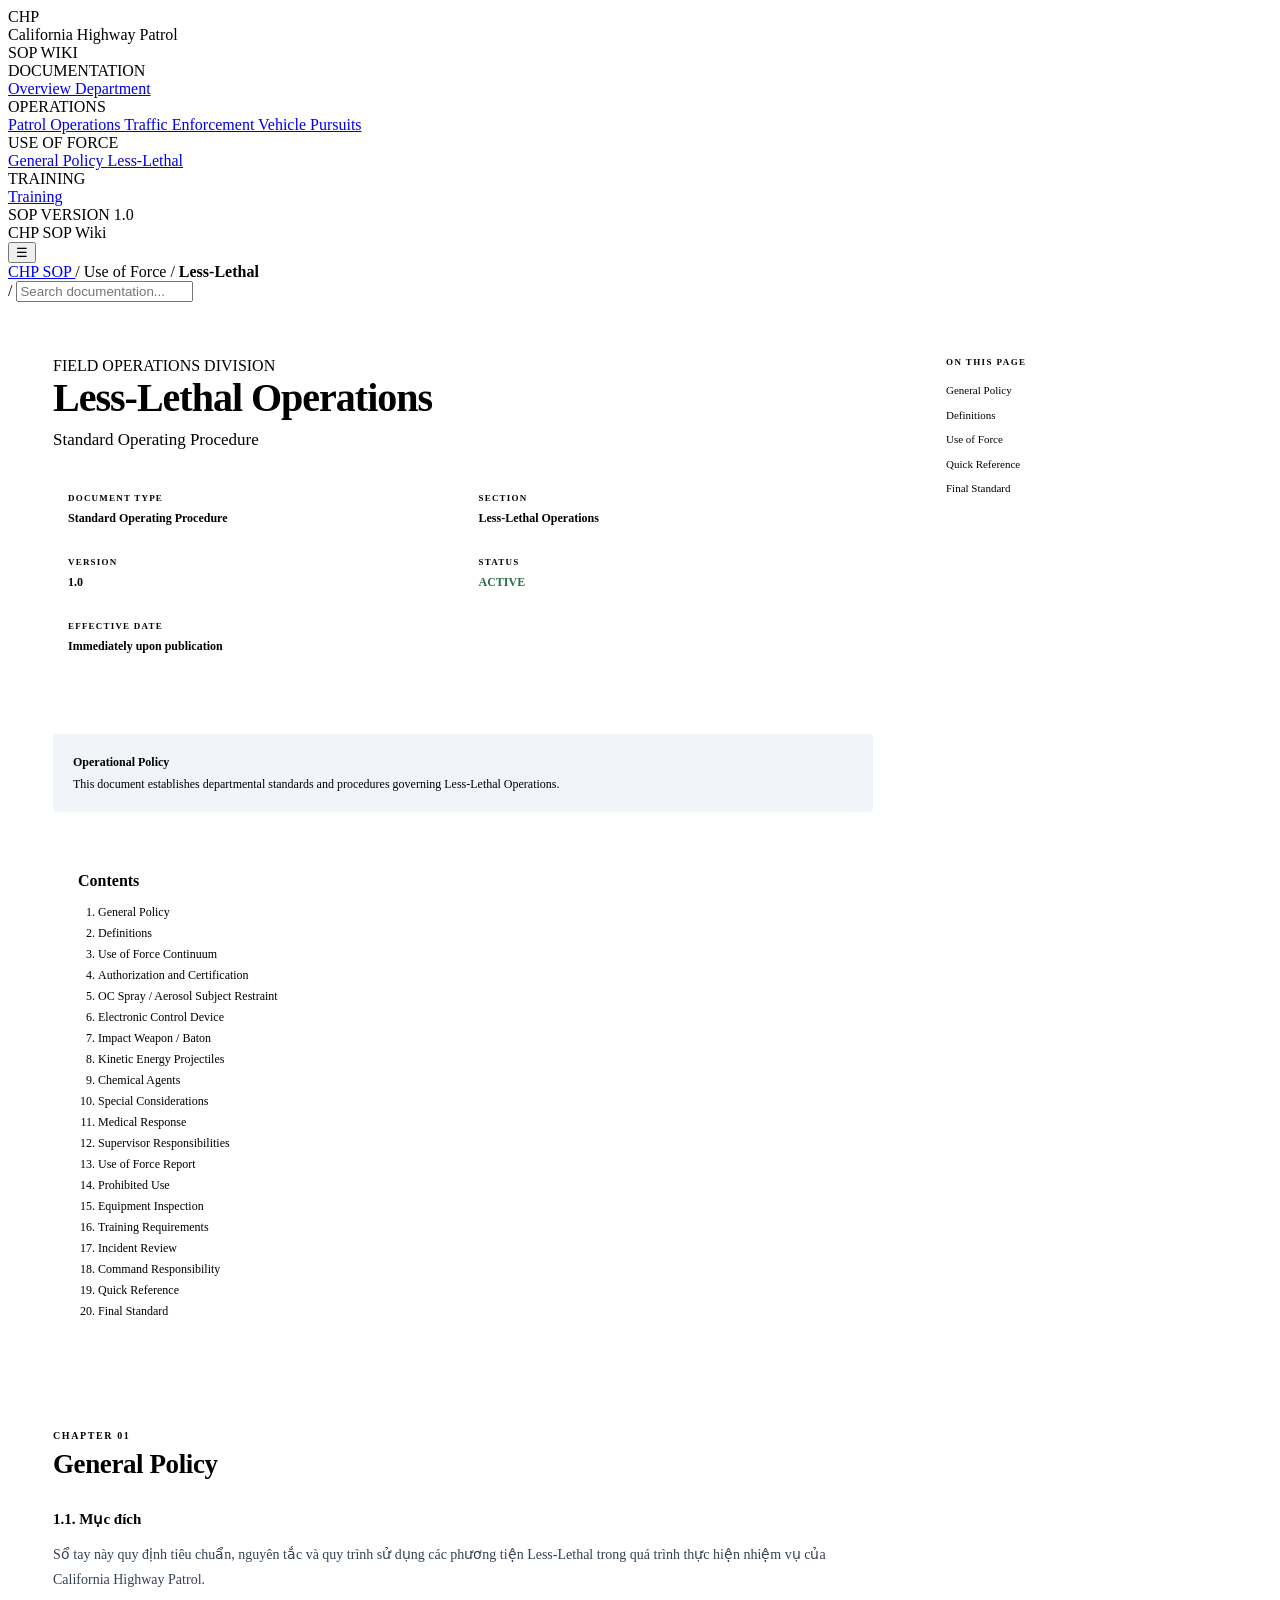
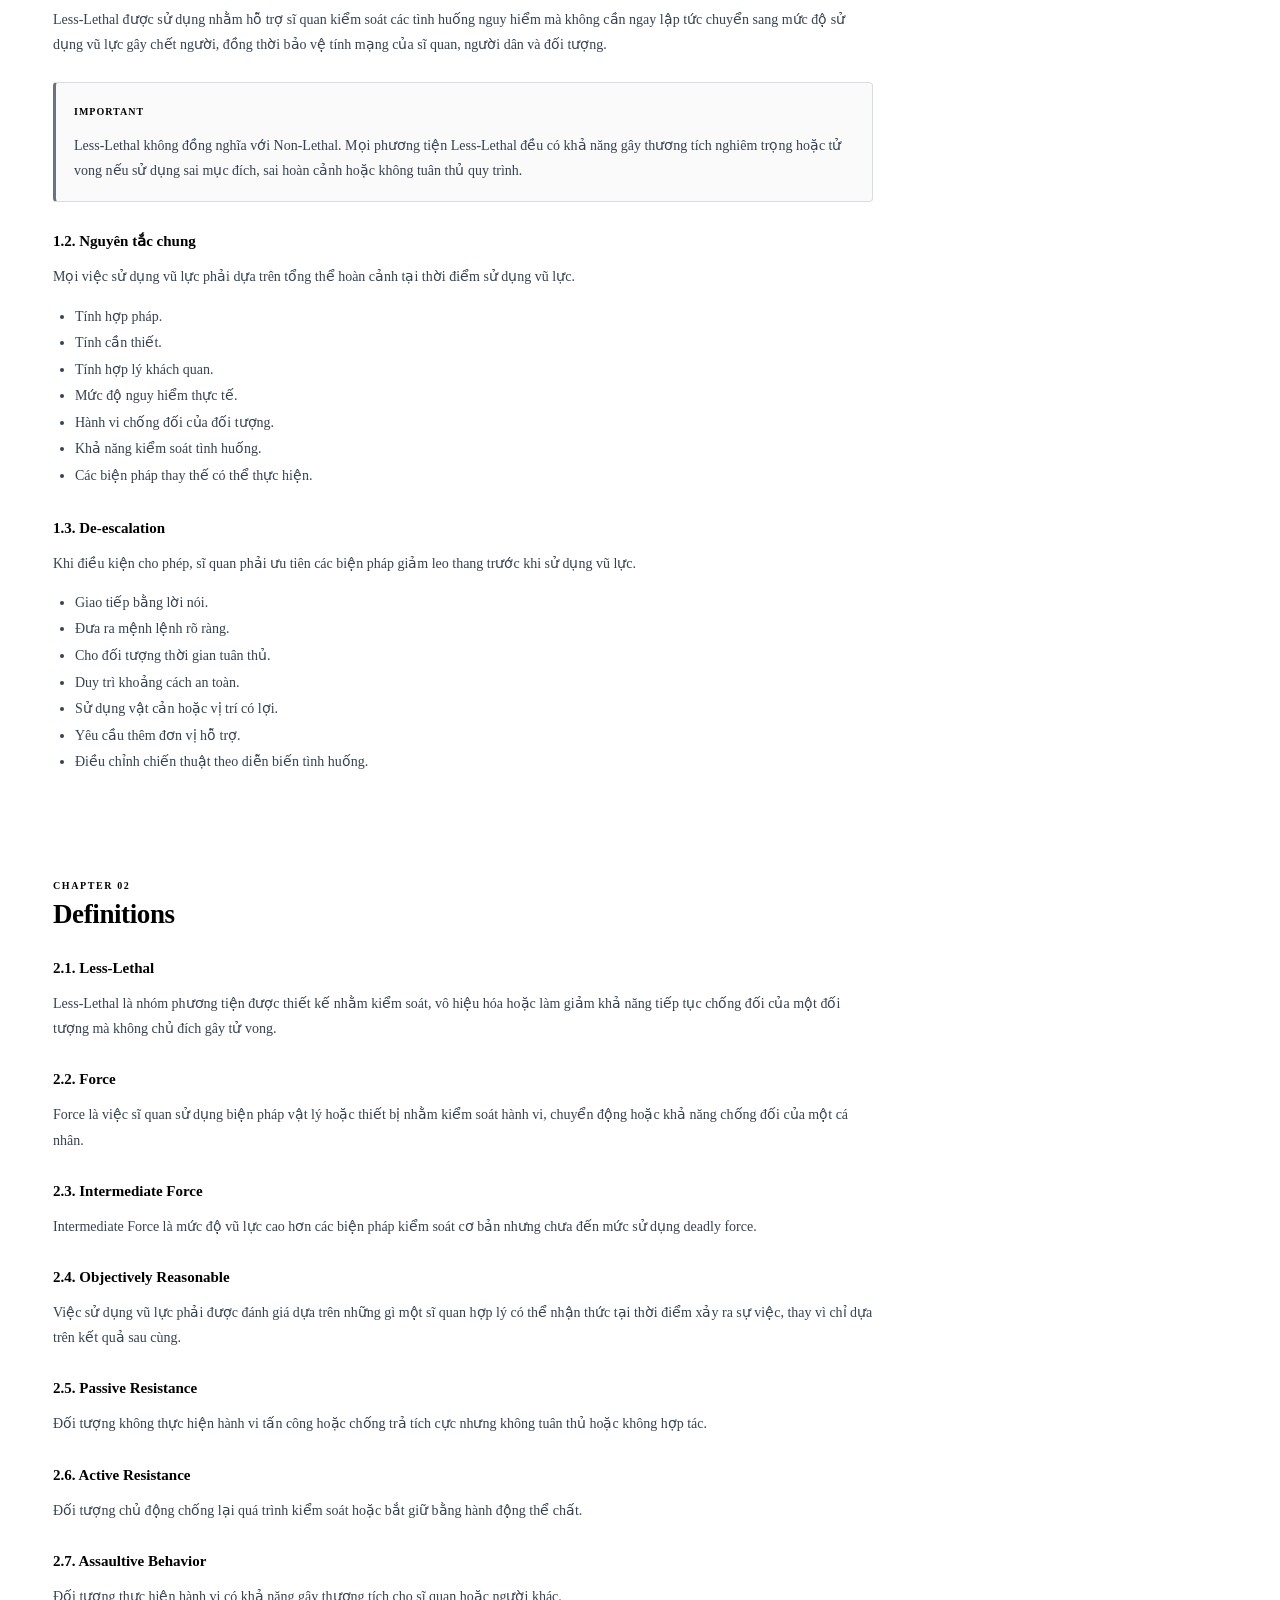
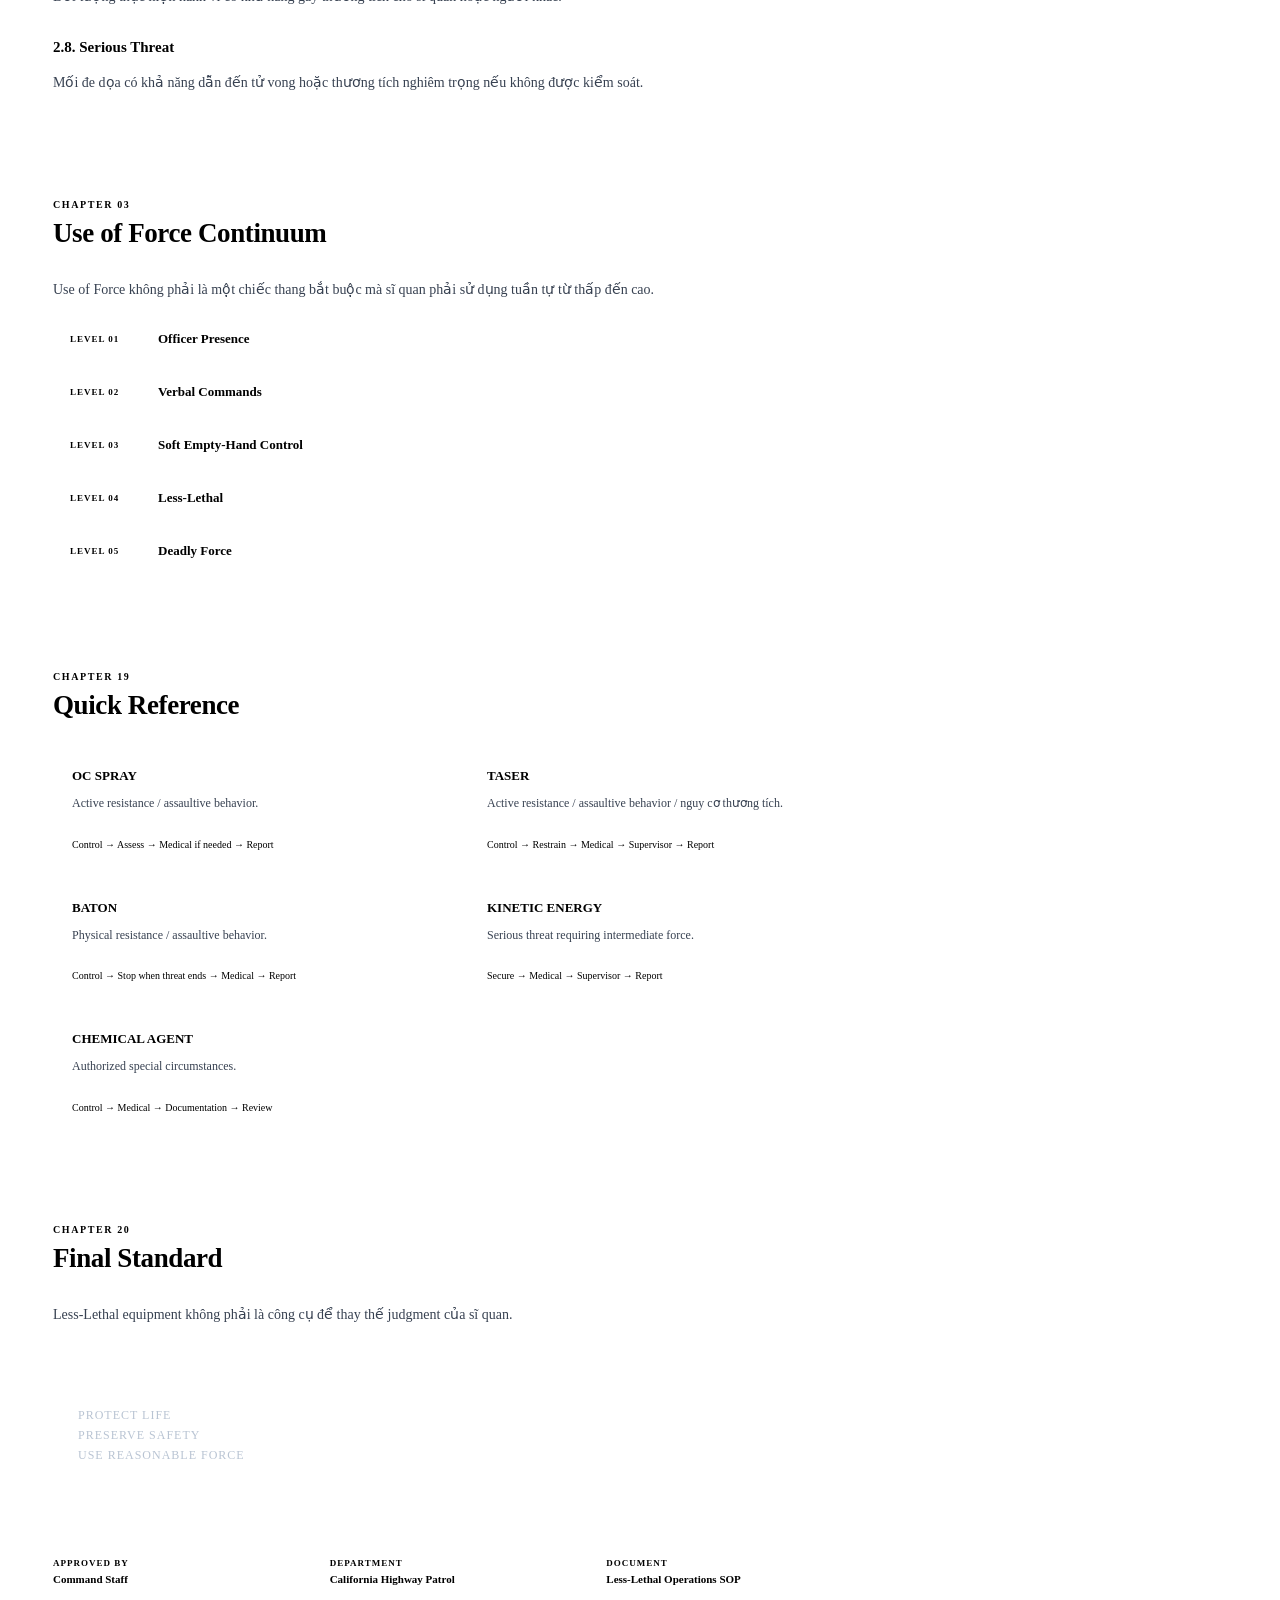
==== pages/less-lethal.html @ 03801191 "Add Less-Lethal Operations SOP" ====
<!DOCTYPE html>
<html lang="en">

<head>

    <meta charset="UTF-8">

    <meta
        name="viewport"
        content="width=device-width, initial-scale=1.0"
    >

    <title>
        Less-Lethal Operations | CHP SOP Wiki
    </title>

    <meta
        name="description"
        content="California Highway Patrol Less-Lethal Operations Standard Operating Procedure"
    >

    <link rel="stylesheet" href="../style.css">

</head>

<body>

<div class="app">

    <!-- SIDEBAR -->

    <aside class="sidebar">

        <div class="sidebar-brand">

            <div class="brand-mark">
                CHP
            </div>

            <div>

                <div class="brand-name">
                    California Highway Patrol
                </div>

                <div class="brand-label">
                    SOP WIKI
                </div>

            </div>

        </div>


        <nav class="navigation">

            <div class="nav-section">

                <div class="nav-label">
                    DOCUMENTATION
                </div>

                <a
                    href="../index.html"
                    class="nav-link"
                >
                    Overview
                </a>

                <a
                    href="department.html"
                    class="nav-link"
                >
                    Department
                </a>

            </div>


            <div class="nav-section">

                <div class="nav-label">
                    OPERATIONS
                </div>

                <a
                    href="patrol.html"
                    class="nav-link"
                >
                    Patrol Operations
                </a>

                <a
                    href="traffic.html"
                    class="nav-link"
                >
                    Traffic Enforcement
                </a>

                <a
                    href="pursuits.html"
                    class="nav-link"
                >
                    Vehicle Pursuits
                </a>

            </div>


            <div class="nav-section">

                <div class="nav-label">
                    USE OF FORCE
                </div>

                <a
                    href="use-of-force.html"
                    class="nav-link"
                >
                    General Policy
                </a>

                <a
                    href="less-lethal.html"
                    class="nav-link active"
                >
                    Less-Lethal
                </a>

            </div>


            <div class="nav-section">

                <div class="nav-label">
                    TRAINING
                </div>

                <a
                    href="training.html"
                    class="nav-link"
                >
                    Training
                </a>

            </div>

        </nav>


        <div class="sidebar-footer">

            <div class="version">
                SOP VERSION 1.0
            </div>

            <div>
                CHP SOP Wiki
            </div>

        </div>

    </aside>


    <!-- MAIN -->

    <main class="main">

        <header class="topbar">

            <button
                class="mobile-menu"
                onclick="toggleSidebar()"
            >
                ☰
            </button>


            <div class="breadcrumbs">

                <a href="../index.html">
                    CHP SOP
                </a>

                <span>/</span>

                <span>
                    Use of Force
                </span>

                <span>/</span>

                <strong>
                    Less-Lethal
                </strong>

            </div>


            <div class="search-wrapper">

                <span class="search-icon">
                    /
                </span>

                <input
                    id="search"
                    type="search"
                    placeholder="Search documentation..."
                >

            </div>

        </header>


        <div class="documentation-layout">


            <!-- DOCUMENT -->

            <article class="document">


                <div class="document-header">

                    <div class="eyebrow">
                        FIELD OPERATIONS DIVISION
                    </div>

                    <h1>
                        Less-Lethal Operations
                    </h1>

                    <p class="document-subtitle">
                        Standard Operating Procedure
                    </p>


                    <div class="document-meta">

                        <div>
                            <span>
                                DOCUMENT TYPE
                            </span>

                            <strong>
                                Standard Operating Procedure
                            </strong>
                        </div>


                        <div>
                            <span>
                                SECTION
                            </span>

                            <strong>
                                Less-Lethal Operations
                            </strong>
                        </div>


                        <div>
                            <span>
                                VERSION
                            </span>

                            <strong>
                                1.0
                            </strong>
                        </div>


                        <div>
                            <span>
                                STATUS
                            </span>

                            <strong class="status-active">
                                ACTIVE
                            </strong>
                        </div>


                        <div>
                            <span>
                                EFFECTIVE DATE
                            </span>

                            <strong>
                                Immediately upon publication
                            </strong>
                        </div>

                    </div>

                </div>


                <div class="policy-notice">

                    <strong>
                        Operational Policy
                    </strong>

                    <p>
                        This document establishes departmental
                        standards and procedures governing
                        Less-Lethal Operations.
                    </p>

                </div>


                <!-- TABLE OF CONTENTS -->

                <section class="toc">

                    <h2>
                        Contents
                    </h2>

                    <ol>

                        <li>
                            <a href="#chapter-1">
                                General Policy
                            </a>
                        </li>

                        <li>
                            <a href="#chapter-2">
                                Definitions
                            </a>
                        </li>

                        <li>
                            <a href="#chapter-3">
                                Use of Force Continuum
                            </a>
                        </li>

                        <li>
                            <a href="#chapter-4">
                                Authorization and Certification
                            </a>
                        </li>

                        <li>
                            <a href="#chapter-5">
                                OC Spray / Aerosol Subject Restraint
                            </a>
                        </li>

                        <li>
                            <a href="#chapter-6">
                                Electronic Control Device
                            </a>
                        </li>

                        <li>
                            <a href="#chapter-7">
                                Impact Weapon / Baton
                            </a>
                        </li>

                        <li>
                            <a href="#chapter-8">
                                Kinetic Energy Projectiles
                            </a>
                        </li>

                        <li>
                            <a href="#chapter-9">
                                Chemical Agents
                            </a>
                        </li>

                        <li>
                            <a href="#chapter-10">
                                Special Considerations
                            </a>
                        </li>

                        <li>
                            <a href="#chapter-11">
                                Medical Response
                            </a>
                        </li>

                        <li>
                            <a href="#chapter-12">
                                Supervisor Responsibilities
                            </a>
                        </li>

                        <li>
                            <a href="#chapter-13">
                                Use of Force Report
                            </a>
                        </li>

                        <li>
                            <a href="#chapter-14">
                                Prohibited Use
                            </a>
                        </li>

                        <li>
                            <a href="#chapter-15">
                                Equipment Inspection
                            </a>
                        </li>

                        <li>
                            <a href="#chapter-16">
                                Training Requirements
                            </a>
                        </li>

                        <li>
                            <a href="#chapter-17">
                                Incident Review
                            </a>
                        </li>

                        <li>
                            <a href="#chapter-18">
                                Command Responsibility
                            </a>
                        </li>

                        <li>
                            <a href="#chapter-19">
                                Quick Reference
                            </a>
                        </li>

                        <li>
                            <a href="#chapter-20">
                                Final Standard
                            </a>
                        </li>

                    </ol>

                </section>


                <!-- CHAPTER 1 -->

                <section
                    class="document-section"
                    id="chapter-1"
                >

                    <div class="chapter-label">
                        CHAPTER 01
                    </div>

                    <h2>
                        General Policy
                    </h2>


                    <h3>
                        1.1. Mục đích
                    </h3>

                    <p>
                        Sổ tay này quy định tiêu chuẩn,
                        nguyên tắc và quy trình sử dụng
                        các phương tiện Less-Lethal trong
                        quá trình thực hiện nhiệm vụ của
                        California Highway Patrol.
                    </p>

                    <p>
                        Less-Lethal được sử dụng nhằm hỗ trợ
                        sĩ quan kiểm soát các tình huống
                        nguy hiểm mà không cần ngay lập tức
                        chuyển sang mức độ sử dụng vũ lực
                        gây chết người, đồng thời bảo vệ
                        tính mạng của sĩ quan, người dân
                        và đối tượng.
                    </p>


                    <div class="warning-box">

                        <strong>
                            IMPORTANT
                        </strong>

                        <p>
                            Less-Lethal không đồng nghĩa với
                            Non-Lethal. Mọi phương tiện
                            Less-Lethal đều có khả năng gây
                            thương tích nghiêm trọng hoặc
                            tử vong nếu sử dụng sai mục đích,
                            sai hoàn cảnh hoặc không tuân thủ
                            quy trình.
                        </p>

                    </div>


                    <h3>
                        1.2. Nguyên tắc chung
                    </h3>

                    <p>
                        Mọi việc sử dụng vũ lực phải dựa trên
                        tổng thể hoàn cảnh tại thời điểm
                        sử dụng vũ lực.
                    </p>

                    <ul>

                        <li>
                            Tính hợp pháp.
                        </li>

                        <li>
                            Tính cần thiết.
                        </li>

                        <li>
                            Tính hợp lý khách quan.
                        </li>

                        <li>
                            Mức độ nguy hiểm thực tế.
                        </li>

                        <li>
                            Hành vi chống đối của đối tượng.
                        </li>

                        <li>
                            Khả năng kiểm soát tình huống.
                        </li>

                        <li>
                            Các biện pháp thay thế có thể
                            thực hiện.
                        </li>

                    </ul>


                    <h3>
                        1.3. De-escalation
                    </h3>

                    <p>
                        Khi điều kiện cho phép, sĩ quan phải
                        ưu tiên các biện pháp giảm leo thang
                        trước khi sử dụng vũ lực.
                    </p>

                    <ul>

                        <li>
                            Giao tiếp bằng lời nói.
                        </li>

                        <li>
                            Đưa ra mệnh lệnh rõ ràng.
                        </li>

                        <li>
                            Cho đối tượng thời gian tuân thủ.
                        </li>

                        <li>
                            Duy trì khoảng cách an toàn.
                        </li>

                        <li>
                            Sử dụng vật cản hoặc vị trí
                            có lợi.
                        </li>

                        <li>
                            Yêu cầu thêm đơn vị hỗ trợ.
                        </li>

                        <li>
                            Điều chỉnh chiến thuật theo
                            diễn biến tình huống.
                        </li>

                    </ul>

                </section>


                <!-- CHAPTER 2 -->

                <section
                    class="document-section"
                    id="chapter-2"
                >

                    <div class="chapter-label">
                        CHAPTER 02
                    </div>

                    <h2>
                        Definitions
                    </h2>


                    <h3>
                        2.1. Less-Lethal
                    </h3>

                    <p>
                        Less-Lethal là nhóm phương tiện được
                        thiết kế nhằm kiểm soát, vô hiệu hóa
                        hoặc làm giảm khả năng tiếp tục chống
                        đối của một đối tượng mà không chủ
                        đích gây tử vong.
                    </p>


                    <h3>
                        2.2. Force
                    </h3>

                    <p>
                        Force là việc sĩ quan sử dụng biện
                        pháp vật lý hoặc thiết bị nhằm kiểm
                        soát hành vi, chuyển động hoặc khả
                        năng chống đối của một cá nhân.
                    </p>


                    <h3>
                        2.3. Intermediate Force
                    </h3>

                    <p>
                        Intermediate Force là mức độ vũ lực
                        cao hơn các biện pháp kiểm soát cơ bản
                        nhưng chưa đến mức sử dụng deadly force.
                    </p>


                    <h3>
                        2.4. Objectively Reasonable
                    </h3>

                    <p>
                        Việc sử dụng vũ lực phải được đánh giá
                        dựa trên những gì một sĩ quan hợp lý
                        có thể nhận thức tại thời điểm xảy ra
                        sự việc, thay vì chỉ dựa trên kết quả
                        sau cùng.
                    </p>


                    <h3>
                        2.5. Passive Resistance
                    </h3>

                    <p>
                        Đối tượng không thực hiện hành vi
                        tấn công hoặc chống trả tích cực nhưng
                        không tuân thủ hoặc không hợp tác.
                    </p>


                    <h3>
                        2.6. Active Resistance
                    </h3>

                    <p>
                        Đối tượng chủ động chống lại quá trình
                        kiểm soát hoặc bắt giữ bằng hành động
                        thể chất.
                    </p>


                    <h3>
                        2.7. Assaultive Behavior
                    </h3>

                    <p>
                        Đối tượng thực hiện hành vi có khả năng
                        gây thương tích cho sĩ quan hoặc người khác.
                    </p>


                    <h3>
                        2.8. Serious Threat
                    </h3>

                    <p>
                        Mối đe dọa có khả năng dẫn đến tử vong
                        hoặc thương tích nghiêm trọng nếu không
                        được kiểm soát.
                    </p>

                </section>


                <!-- CHAPTER 3 -->

                <section
                    class="document-section"
                    id="chapter-3"
                >

                    <div class="chapter-label">
                        CHAPTER 03
                    </div>

                    <h2>
                        Use of Force Continuum
                    </h2>


                    <p>
                        Use of Force không phải là một chiếc
                        thang bắt buộc mà sĩ quan phải sử dụng
                        tuần tự từ thấp đến cao.
                    </p>


                    <div class="force-level">

                        <span>
                            LEVEL 01
                        </span>

                        <strong>
                            Officer Presence
                        </strong>

                    </div>


                    <div class="force-level">

                        <span>
                            LEVEL 02
                        </span>

                        <strong>
                            Verbal Commands
                        </strong>

                    </div>


                    <div class="force-level">

                        <span>
                            LEVEL 03
                        </span>

                        <strong>
                            Soft Empty-Hand Control
                        </strong>

                    </div>


                    <div class="force-level">

                        <span>
                            LEVEL 04
                        </span>

                        <strong>
                            Less-Lethal
                        </strong>

                    </div>


                    <div class="force-level">

                        <span>
                            LEVEL 05
                        </span>

                        <strong>
                            Deadly Force
                        </strong>

                    </div>

                </section>


                <!-- QUICK REFERENCE -->

                <section
                    class="document-section"
                    id="chapter-19"
                >

                    <div class="chapter-label">
                        CHAPTER 19
                    </div>

                    <h2>
                        Quick Reference
                    </h2>


                    <div class="quick-grid">

                        <div class="quick-card">

                            <h3>
                                OC SPRAY
                            </h3>

                            <p>
                                Active resistance /
                                assaultive behavior.
                            </p>

                            <span>
                                Control → Assess →
                                Medical if needed → Report
                            </span>

                        </div>


                        <div class="quick-card">

                            <h3>
                                TASER
                            </h3>

                            <p>
                                Active resistance /
                                assaultive behavior /
                                nguy cơ thương tích.
                            </p>

                            <span>
                                Control → Restrain →
                                Medical → Supervisor → Report
                            </span>

                        </div>


                        <div class="quick-card">

                            <h3>
                                BATON
                            </h3>

                            <p>
                                Physical resistance /
                                assaultive behavior.
                            </p>

                            <span>
                                Control → Stop when threat ends →
                                Medical → Report
                            </span>

                        </div>


                        <div class="quick-card">

                            <h3>
                                KINETIC ENERGY
                            </h3>

                            <p>
                                Serious threat requiring
                                intermediate force.
                            </p>

                            <span>
                                Secure → Medical →
                                Supervisor → Report
                            </span>

                        </div>


                        <div class="quick-card">

                            <h3>
                                CHEMICAL AGENT
                            </h3>

                            <p>
                                Authorized special
                                circumstances.
                            </p>

                            <span>
                                Control → Medical →
                                Documentation → Review
                            </span>

                        </div>

                    </div>

                </section>


                <!-- FINAL STANDARD -->

                <section
                    class="document-section final-standard"
                    id="chapter-20"
                >

                    <div class="chapter-label">
                        CHAPTER 20
                    </div>

                    <h2>
                        Final Standard
                    </h2>

                    <p>
                        Less-Lethal equipment không phải là
                        công cụ để thay thế judgment của
                        sĩ quan.
                    </p>


                    <div class="final-quote">

                        <strong>
                            CONTROL THE THREAT
                        </strong>

                        <span>
                            PROTECT LIFE
                        </span>

                        <span>
                            PRESERVE SAFETY
                        </span>

                        <span>
                            USE REASONABLE FORCE
                        </span>

                    </div>

                </section>


                <!-- APPROVAL -->

                <section class="approval">

                    <div>

                        <span>
                            APPROVED BY
                        </span>

                        <strong>
                            Command Staff
                        </strong>

                    </div>


                    <div>

                        <span>
                            DEPARTMENT
                        </span>

                        <strong>
                            California Highway Patrol
                        </strong>

                    </div>


                    <div>

                        <span>
                            DOCUMENT
                        </span>

                        <strong>
                            Less-Lethal Operations SOP
                        </strong>

                    </div>

                </section>


            </article>


            <!-- RIGHT SIDEBAR -->

            <aside class="document-toc">

                <div class="sticky-toc">

                    <div class="toc-title">
                        ON THIS PAGE
                    </div>

                    <a href="#chapter-1">
                        General Policy
                    </a>

                    <a href="#chapter-2">
                        Definitions
                    </a>

                    <a href="#chapter-3">
                        Use of Force
                    </a>

                    <a href="#chapter-19">
                        Quick Reference
                    </a>

                    <a href="#chapter-20">
                        Final Standard
                    </a>

                </div>

            </aside>

        </div>

    </main>

</div>


<script src="../script.js"></script>

</body>

</html>
---- style.css ----
/* =========================================
   DOCUMENTATION PAGE
========================================= */

.documentation-layout {
    max-width: 1280px;
    margin: 0 auto;

    display: grid;
    grid-template-columns:
        minmax(0, 820px)
        210px;

    gap: 55px;

    padding: 55px 45px;
}


.document {
    min-width: 0;
}


.document-header {
    padding-bottom: 35px;

    border-bottom: 1px solid var(--border);
}


.document-header h1 {
    margin: 0;

    font-size: 40px;

    line-height: 1.15;

    letter-spacing: -1px;
}


.document-subtitle {
    margin: 9px 0 28px;

    color: var(--muted);

    font-size: 17px;
}


.document-meta {
    display: grid;

    grid-template-columns:
        repeat(2, 1fr);

    gap: 1px;

    background: var(--border);

    border: 1px solid var(--border);

    border-radius: 6px;

    overflow: hidden;
}


.document-meta div {
    padding: 15px;

    background: white;
}


.document-meta span {
    display: block;

    margin-bottom: 5px;

    color: var(--muted-2);

    font-size: 9px;

    font-weight: 800;

    letter-spacing: 1.2px;
}


.document-meta strong {
    font-size: 12px;
}


.status-active {
    color: #28704a;
}


.policy-notice {
    margin: 30px 0;

    padding: 18px 20px;

    background: #f1f5f9;

    border-left: 3px solid var(--accent);

    border-radius: 4px;
}


.policy-notice strong {
    font-size: 12px;
}


.policy-notice p {
    margin: 5px 0 0;

    color: var(--muted);

    font-size: 12px;

    line-height: 1.6;
}


/* TABLE OF CONTENTS */

.toc {
    padding: 25px;

    margin: 35px 0;

    background: white;

    border: 1px solid var(--border);

    border-radius: 6px;
}


.toc h2 {
    margin: 0 0 15px;

    font-size: 16px;
}


.toc ol {
    margin: 0;

    padding-left: 20px;
}


.toc li {
    margin: 6px 0;

    color: var(--muted);

    font-size: 12px;
}


.toc a {
    color: var(--muted);

    text-decoration: none;
}


.toc a:hover {
    color: var(--accent);
}


/* DOCUMENT SECTIONS */

.document-section {
    padding: 45px 0;

    border-bottom: 1px solid var(--border);
}


.chapter-label {
    margin-bottom: 8px;

    color: var(--accent);

    font-size: 10px;

    font-weight: 800;

    letter-spacing: 1.6px;
}


.document-section h2 {
    margin: 0 0 28px;

    font-size: 27px;

    letter-spacing: -0.4px;
}


.document-section h3 {
    margin: 30px 0 9px;

    font-size: 15px;
}


.document-section p {
    color: #374151;

    font-size: 14px;

    line-height: 1.8;
}


.document-section ul {
    padding-left: 22px;

    color: #374151;

    font-size: 14px;

    line-height: 1.9;
}


/* WARNING */

.warning-box {
    margin: 25px 0;

    padding: 18px;

    background: #fafafa;

    border: 1px solid #d8dde4;

    border-left: 3px solid #6b7280;

    border-radius: 4px;
}


.warning-box strong {
    font-size: 10px;

    letter-spacing: 1px;
}


.warning-box p {
    margin-bottom: 0;
}


/* FORCE LEVEL */

.force-level {
    display: flex;

    align-items: center;

    gap: 18px;

    padding: 15px 17px;

    margin: 7px 0;

    background: white;

    border: 1px solid var(--border);

    border-radius: 5px;
}


.force-level span {
    width: 70px;

    color: var(--muted-2);

    font-size: 9px;

    font-weight: 800;

    letter-spacing: 1px;
}


.force-level strong {
    font-size: 13px;
}


/* QUICK REFERENCE */

.quick-grid {
    display: grid;

    grid-template-columns:
        repeat(2, 1fr);

    gap: 10px;
}


.quick-card {
    padding: 19px;

    background: white;

    border: 1px solid var(--border);

    border-radius: 6px;
}


.quick-card h3 {
    margin: 0 0 9px;

    font-size: 13px;
}


.quick-card p {
    margin: 0 0 12px;

    font-size: 12px;
}


.quick-card span {
    display: block;

    padding-top: 10px;

    border-top: 1px solid var(--border);

    color: var(--muted);

    font-size: 10px;

    line-height: 1.5;
}


/* FINAL STANDARD */

.final-standard {
    border-bottom: 0;
}


.final-quote {
    display: flex;

    flex-direction: column;

    gap: 5px;

    margin-top: 30px;

    padding: 25px;

    background: var(--navy);

    border-radius: 6px;

    color: white;
}


.final-quote strong {
    font-size: 18px;

    letter-spacing: 1px;
}


.final-quote span {
    color: #b9c4d3;

    font-size: 12px;

    letter-spacing: 1px;
}


/* APPROVAL */

.approval {
    display: grid;

    grid-template-columns:
        repeat(3, 1fr);

    gap: 10px;

    padding: 25px 0;

    border-top: 1px solid var(--border);
}


.approval div {
    display: flex;

    flex-direction: column;

    gap: 5px;
}


.approval span {
    color: var(--muted-2);

    font-size: 9px;

    font-weight: 800;

    letter-spacing: 1px;
}


.approval strong {
    font-size: 11px;
}


/* RIGHT TOC */

.document-toc {
    min-width: 0;
}


.sticky-toc {
    position: sticky;

    top: 100px;

    display: flex;

    flex-direction: column;

    gap: 8px;

    padding-left: 18px;

    border-left: 1px solid var(--border);
}


.toc-title {
    margin-bottom: 7px;

    color: var(--muted-2);

    font-size: 9px;

    font-weight: 800;

    letter-spacing: 1.4px;
}


.sticky-toc a {
    color: var(--muted);

    text-decoration: none;

    font-size: 11px;

    line-height: 1.5;
}


.sticky-toc a:hover {
    color: var(--accent);
}


/* MOBILE */

@media (max-width: 950px) {

    .documentation-layout {
        grid-template-columns: 1fr;

        padding: 40px 25px;
    }


    .document-toc {
        display: none;
    }

}


@media (max-width: 600px) {

    .document-header h1 {
        font-size: 31px;
    }


    .document-meta {
        grid-template-columns: 1fr;
    }


    .quick-grid {
        grid-template-columns: 1fr;
    }


    .approval {
        grid-template-columns: 1fr;
    }

}
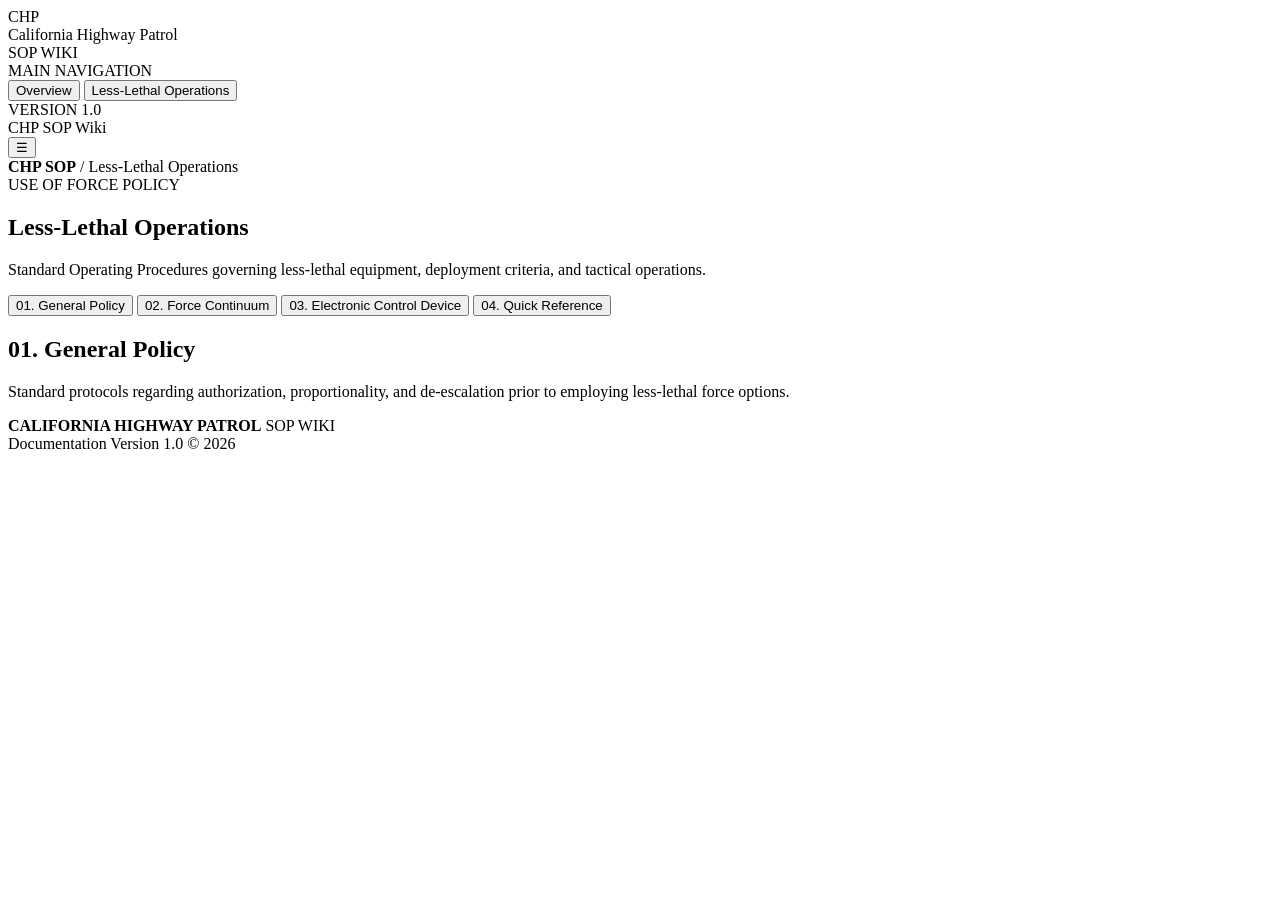
==== commit 20e7688c: "Build CHP SOP Wiki interface" ====
--- a/pages/less-lethal.html
+++ b/pages/less-lethal.html
@@ -2,1056 +2,185 @@
 <html lang="en">
 
 <head>
-
     <meta charset="UTF-8">
-
-    <meta
-        name="viewport"
-        content="width=device-width, initial-scale=1.0"
-    >
-
-    <title>
-        Less-Lethal Operations | CHP SOP Wiki
-    </title>
-
-    <meta
-        name="description"
-        content="California Highway Patrol Less-Lethal Operations Standard Operating Procedure"
-    >
-
-    <link rel="stylesheet" href="../style.css">
-
+    <meta name="viewport" content="width=device-width, initial-scale=1.0">
+    <title>CHP SOP Wiki - Less-Lethal Operations</title>
+    <link rel="stylesheet" href="style.css">
 </head>
 
 <body>
 
 <div class="app">
 
-    <!-- SIDEBAR -->
-
+    <!-- =========================
+         SIDEBAR (MAIN TABS)
+    ========================== -->
     <aside class="sidebar">
 
         <div class="sidebar-brand">
+            <div class="brand-mark">CHP</div>
+            <div class="brand-info">
+                <div class="brand-name">California Highway Patrol</div>
+                <div class="brand-label">SOP WIKI</div>
+            </div>
+        </div>
 
-            <div class="brand-mark">
-                CHP
+        <nav class="navigation">
+            <div class="nav-section">
+                <div class="nav-label">MAIN NAVIGATION</div>
+                
+                <!-- Main Tab Buttons -->
+                <button class="nav-link main-tab-btn" onclick="switchMainTab('overview-tab', this)">
+                    Overview
+                </button>
+                <button class="nav-link main-tab-btn active" onclick="switchMainTab('less-lethal-tab', this)">
+                    Less-Lethal Operations
+                </button>
+            </div>
+        </nav>
+
+        <div class="sidebar-footer">
+            <div class="version">VERSION 1.0</div>
+            <div>CHP SOP Wiki</div>
+        </div>
+
+    </aside>
+
+    <!-- =========================
+         MAIN CONTENT AREA
+    ========================== -->
+    <main class="main">
+
+        <header class="topbar">
+            <button class="mobile-menu" onclick="toggleSidebar()">☰</button>
+            <div class="breadcrumbs">
+                <strong>CHP SOP</strong>
+                <span>/</span>
+                <span id="breadcrumb-current">Less-Lethal Operations</span>
+            </div>
+        </header>
+
+        <!-- =========================================================
+             TAB 1: OVERVIEW (MAIN TAB)
+        ========================================================== -->
+        <div id="overview-tab" class="main-tab-content" style="display: none;">
+            <section class="hero">
+                <div class="hero-eyebrow">CALIFORNIA HIGHWAY PATROL</div>
+                <h1>Standard Operating<br>Procedure Wiki</h1>
+                <p>Centralized documentation for departmental policies and field operations.</p>
+            </section>
+        </div>
+
+        <!-- =========================================================
+             TAB 2: LESS-LETHAL OPERATIONS (MAIN TAB WITH SUB-TABS)
+        ========================================================== -->
+        <div id="less-lethal-tab" class="main-tab-content">
+
+            <section class="hero">
+                <div class="hero-eyebrow">USE OF FORCE POLICY</div>
+                <h1>Less-Lethal Operations</h1>
+                <p>Standard Operating Procedures governing less-lethal equipment, deployment criteria, and tactical operations.</p>
+            </section>
+
+            <!-- SUB-TABS NAVIGATION -->
+            <div class="sub-tab-navigation">
+                <button class="sub-tab-btn active" onclick="switchSubTab('sub-general', this)">
+                    01. General Policy
+                </button>
+                <button class="sub-tab-btn" onclick="switchSubTab('sub-continuum', this)">
+                    02. Force Continuum
+                </button>
+                <button class="sub-tab-btn" onclick="switchSubTab('sub-ecd', this)">
+                    03. Electronic Control Device
+                </button>
+                <button class="sub-tab-btn" onclick="switchSubTab('sub-quickref', this)">
+                    04. Quick Reference
+                </button>
             </div>
 
-            <div>
+            <!-- SUB-TAB CONTENT 1 -->
+            <div id="sub-general" class="sub-tab-content active">
+                <div class="content-panel">
+                    <h2>01. General Policy</h2>
+                    <p>Standard protocols regarding authorization, proportionality, and de-escalation prior to employing less-lethal force options.</p>
+                </div>
+            </div>
 
-                <div class="brand-name">
-                    California Highway Patrol
+            <!-- SUB-TAB CONTENT 2 -->
+            <div id="sub-continuum" class="sub-tab-content" style="display: none;">
+                <div class="content-panel">
+                    <h2>02. Use of Force Continuum</h2>
+                    <p>Detailed matrix defining subject resistance levels and the corresponding authorized response thresholds.</p>
                 </div>
+            </div>
 
-                <div class="brand-label">
-                    SOP WIKI
+            <!-- SUB-TAB CONTENT 3 -->
+            <div id="sub-ecd" class="sub-tab-content" style="display: none;">
+                <div class="content-panel">
+                    <h2>03. Electronic Control Device (ECD)</h2>
+                    <p>Deployment guidelines, target zones, probe placement rules, and mandatory post-deployment medical procedures.</p>
                 </div>
+            </div>
 
+            <!-- SUB-TAB CONTENT 4 -->
+            <div id="sub-quickref" class="sub-tab-content" style="display: none;">
+                <div class="content-panel">
+                    <h2>04. Quick Reference</h2>
+                    <p>Summary checklists, reporting requirements, and supervisor notification protocols for field supervisors.</p>
+                </div>
             </div>
 
         </div>
 
-
-        <nav class="navigation">
-
-            <div class="nav-section">
-
-                <div class="nav-label">
-                    DOCUMENTATION
-                </div>
-
-                <a
-                    href="../index.html"
-                    class="nav-link"
-                >
-                    Overview
-                </a>
-
-                <a
-                    href="department.html"
-                    class="nav-link"
-                >
-                    Department
-                </a>
-
+        <footer class="footer">
+            <div>
+                <strong>CALIFORNIA HIGHWAY PATROL</strong>
+                <span>SOP WIKI</span>
             </div>
-
-
-            <div class="nav-section">
-
-                <div class="nav-label">
-                    OPERATIONS
-                </div>
-
-                <a
-                    href="patrol.html"
-                    class="nav-link"
-                >
-                    Patrol Operations
-                </a>
-
-                <a
-                    href="traffic.html"
-                    class="nav-link"
-                >
-                    Traffic Enforcement
-                </a>
-
-                <a
-                    href="pursuits.html"
-                    class="nav-link"
-                >
-                    Vehicle Pursuits
-                </a>
-
+            <div class="footer-right">
+                <span>Documentation Version 1.0</span>
+                <span>© 2026</span>
             </div>
-
-
-            <div class="nav-section">
-
-                <div class="nav-label">
-                    USE OF FORCE
-                </div>
-
-                <a
-                    href="use-of-force.html"
-                    class="nav-link"
-                >
-                    General Policy
-                </a>
-
-                <a
-                    href="less-lethal.html"
-                    class="nav-link active"
-                >
-                    Less-Lethal
-                </a>
-
-            </div>
-
-
-            <div class="nav-section">
-
-                <div class="nav-label">
-                    TRAINING
-                </div>
-
-                <a
-                    href="training.html"
-                    class="nav-link"
-                >
-                    Training
-                </a>
-
-            </div>
-
-        </nav>
-
-
-        <div class="sidebar-footer">
-
-            <div class="version">
-                SOP VERSION 1.0
-            </div>
-
-            <div>
-                CHP SOP Wiki
-            </div>
-
-        </div>
-
-    </aside>
-
-
-    <!-- MAIN -->
-
-    <main class="main">
-
-        <header class="topbar">
-
-            <button
-                class="mobile-menu"
-                onclick="toggleSidebar()"
-            >
-                ☰
-            </button>
-
-
-            <div class="breadcrumbs">
-
-                <a href="../index.html">
-                    CHP SOP
-                </a>
-
-                <span>/</span>
-
-                <span>
-                    Use of Force
-                </span>
-
-                <span>/</span>
-
-                <strong>
-                    Less-Lethal
-                </strong>
-
-            </div>
-
-
-            <div class="search-wrapper">
-
-                <span class="search-icon">
-                    /
-                </span>
-
-                <input
-                    id="search"
-                    type="search"
-                    placeholder="Search documentation..."
-                >
-
-            </div>
-
-        </header>
-
-
-        <div class="documentation-layout">
-
-
-            <!-- DOCUMENT -->
-
-            <article class="document">
-
-
-                <div class="document-header">
-
-                    <div class="eyebrow">
-                        FIELD OPERATIONS DIVISION
-                    </div>
-
-                    <h1>
-                        Less-Lethal Operations
-                    </h1>
-
-                    <p class="document-subtitle">
-                        Standard Operating Procedure
-                    </p>
-
-
-                    <div class="document-meta">
-
-                        <div>
-                            <span>
-                                DOCUMENT TYPE
-                            </span>
-
-                            <strong>
-                                Standard Operating Procedure
-                            </strong>
-                        </div>
-
-
-                        <div>
-                            <span>
-                                SECTION
-                            </span>
-
-                            <strong>
-                                Less-Lethal Operations
-                            </strong>
-                        </div>
-
-
-                        <div>
-                            <span>
-                                VERSION
-                            </span>
-
-                            <strong>
-                                1.0
-                            </strong>
-                        </div>
-
-
-                        <div>
-                            <span>
-                                STATUS
-                            </span>
-
-                            <strong class="status-active">
-                                ACTIVE
-                            </strong>
-                        </div>
-
-
-                        <div>
-                            <span>
-                                EFFECTIVE DATE
-                            </span>
-
-                            <strong>
-                                Immediately upon publication
-                            </strong>
-                        </div>
-
-                    </div>
-
-                </div>
-
-
-                <div class="policy-notice">
-
-                    <strong>
-                        Operational Policy
-                    </strong>
-
-                    <p>
-                        This document establishes departmental
-                        standards and procedures governing
-                        Less-Lethal Operations.
-                    </p>
-
-                </div>
-
-
-                <!-- TABLE OF CONTENTS -->
-
-                <section class="toc">
-
-                    <h2>
-                        Contents
-                    </h2>
-
-                    <ol>
-
-                        <li>
-                            <a href="#chapter-1">
-                                General Policy
-                            </a>
-                        </li>
-
-                        <li>
-                            <a href="#chapter-2">
-                                Definitions
-                            </a>
-                        </li>
-
-                        <li>
-                            <a href="#chapter-3">
-                                Use of Force Continuum
-                            </a>
-                        </li>
-
-                        <li>
-                            <a href="#chapter-4">
-                                Authorization and Certification
-                            </a>
-                        </li>
-
-                        <li>
-                            <a href="#chapter-5">
-                                OC Spray / Aerosol Subject Restraint
-                            </a>
-                        </li>
-
-                        <li>
-                            <a href="#chapter-6">
-                                Electronic Control Device
-                            </a>
-                        </li>
-
-                        <li>
-                            <a href="#chapter-7">
-                                Impact Weapon / Baton
-                            </a>
-                        </li>
-
-                        <li>
-                            <a href="#chapter-8">
-                                Kinetic Energy Projectiles
-                            </a>
-                        </li>
-
-                        <li>
-                            <a href="#chapter-9">
-                                Chemical Agents
-                            </a>
-                        </li>
-
-                        <li>
-                            <a href="#chapter-10">
-                                Special Considerations
-                            </a>
-                        </li>
-
-                        <li>
-                            <a href="#chapter-11">
-                                Medical Response
-                            </a>
-                        </li>
-
-                        <li>
-                            <a href="#chapter-12">
-                                Supervisor Responsibilities
-                            </a>
-                        </li>
-
-                        <li>
-                            <a href="#chapter-13">
-                                Use of Force Report
-                            </a>
-                        </li>
-
-                        <li>
-                            <a href="#chapter-14">
-                                Prohibited Use
-                            </a>
-                        </li>
-
-                        <li>
-                            <a href="#chapter-15">
-                                Equipment Inspection
-                            </a>
-                        </li>
-
-                        <li>
-                            <a href="#chapter-16">
-                                Training Requirements
-                            </a>
-                        </li>
-
-                        <li>
-                            <a href="#chapter-17">
-                                Incident Review
-                            </a>
-                        </li>
-
-                        <li>
-                            <a href="#chapter-18">
-                                Command Responsibility
-                            </a>
-                        </li>
-
-                        <li>
-                            <a href="#chapter-19">
-                                Quick Reference
-                            </a>
-                        </li>
-
-                        <li>
-                            <a href="#chapter-20">
-                                Final Standard
-                            </a>
-                        </li>
-
-                    </ol>
-
-                </section>
-
-
-                <!-- CHAPTER 1 -->
-
-                <section
-                    class="document-section"
-                    id="chapter-1"
-                >
-
-                    <div class="chapter-label">
-                        CHAPTER 01
-                    </div>
-
-                    <h2>
-                        General Policy
-                    </h2>
-
-
-                    <h3>
-                        1.1. Mục đích
-                    </h3>
-
-                    <p>
-                        Sổ tay này quy định tiêu chuẩn,
-                        nguyên tắc và quy trình sử dụng
-                        các phương tiện Less-Lethal trong
-                        quá trình thực hiện nhiệm vụ của
-                        California Highway Patrol.
-                    </p>
-
-                    <p>
-                        Less-Lethal được sử dụng nhằm hỗ trợ
-                        sĩ quan kiểm soát các tình huống
-                        nguy hiểm mà không cần ngay lập tức
-                        chuyển sang mức độ sử dụng vũ lực
-                        gây chết người, đồng thời bảo vệ
-                        tính mạng của sĩ quan, người dân
-                        và đối tượng.
-                    </p>
-
-
-                    <div class="warning-box">
-
-                        <strong>
-                            IMPORTANT
-                        </strong>
-
-                        <p>
-                            Less-Lethal không đồng nghĩa với
-                            Non-Lethal. Mọi phương tiện
-                            Less-Lethal đều có khả năng gây
-                            thương tích nghiêm trọng hoặc
-                            tử vong nếu sử dụng sai mục đích,
-                            sai hoàn cảnh hoặc không tuân thủ
-                            quy trình.
-                        </p>
-
-                    </div>
-
-
-                    <h3>
-                        1.2. Nguyên tắc chung
-                    </h3>
-
-                    <p>
-                        Mọi việc sử dụng vũ lực phải dựa trên
-                        tổng thể hoàn cảnh tại thời điểm
-                        sử dụng vũ lực.
-                    </p>
-
-                    <ul>
-
-                        <li>
-                            Tính hợp pháp.
-                        </li>
-
-                        <li>
-                            Tính cần thiết.
-                        </li>
-
-                        <li>
-                            Tính hợp lý khách quan.
-                        </li>
-
-                        <li>
-                            Mức độ nguy hiểm thực tế.
-                        </li>
-
-                        <li>
-                            Hành vi chống đối của đối tượng.
-                        </li>
-
-                        <li>
-                            Khả năng kiểm soát tình huống.
-                        </li>
-
-                        <li>
-                            Các biện pháp thay thế có thể
-                            thực hiện.
-                        </li>
-
-                    </ul>
-
-
-                    <h3>
-                        1.3. De-escalation
-                    </h3>
-
-                    <p>
-                        Khi điều kiện cho phép, sĩ quan phải
-                        ưu tiên các biện pháp giảm leo thang
-                        trước khi sử dụng vũ lực.
-                    </p>
-
-                    <ul>
-
-                        <li>
-                            Giao tiếp bằng lời nói.
-                        </li>
-
-                        <li>
-                            Đưa ra mệnh lệnh rõ ràng.
-                        </li>
-
-                        <li>
-                            Cho đối tượng thời gian tuân thủ.
-                        </li>
-
-                        <li>
-                            Duy trì khoảng cách an toàn.
-                        </li>
-
-                        <li>
-                            Sử dụng vật cản hoặc vị trí
-                            có lợi.
-                        </li>
-
-                        <li>
-                            Yêu cầu thêm đơn vị hỗ trợ.
-                        </li>
-
-                        <li>
-                            Điều chỉnh chiến thuật theo
-                            diễn biến tình huống.
-                        </li>
-
-                    </ul>
-
-                </section>
-
-
-                <!-- CHAPTER 2 -->
-
-                <section
-                    class="document-section"
-                    id="chapter-2"
-                >
-
-                    <div class="chapter-label">
-                        CHAPTER 02
-                    </div>
-
-                    <h2>
-                        Definitions
-                    </h2>
-
-
-                    <h3>
-                        2.1. Less-Lethal
-                    </h3>
-
-                    <p>
-                        Less-Lethal là nhóm phương tiện được
-                        thiết kế nhằm kiểm soát, vô hiệu hóa
-                        hoặc làm giảm khả năng tiếp tục chống
-                        đối của một đối tượng mà không chủ
-                        đích gây tử vong.
-                    </p>
-
-
-                    <h3>
-                        2.2. Force
-                    </h3>
-
-                    <p>
-                        Force là việc sĩ quan sử dụng biện
-                        pháp vật lý hoặc thiết bị nhằm kiểm
-                        soát hành vi, chuyển động hoặc khả
-                        năng chống đối của một cá nhân.
-                    </p>
-
-
-                    <h3>
-                        2.3. Intermediate Force
-                    </h3>
-
-                    <p>
-                        Intermediate Force là mức độ vũ lực
-                        cao hơn các biện pháp kiểm soát cơ bản
-                        nhưng chưa đến mức sử dụng deadly force.
-                    </p>
-
-
-                    <h3>
-                        2.4. Objectively Reasonable
-                    </h3>
-
-                    <p>
-                        Việc sử dụng vũ lực phải được đánh giá
-                        dựa trên những gì một sĩ quan hợp lý
-                        có thể nhận thức tại thời điểm xảy ra
-                        sự việc, thay vì chỉ dựa trên kết quả
-                        sau cùng.
-                    </p>
-
-
-                    <h3>
-                        2.5. Passive Resistance
-                    </h3>
-
-                    <p>
-                        Đối tượng không thực hiện hành vi
-                        tấn công hoặc chống trả tích cực nhưng
-                        không tuân thủ hoặc không hợp tác.
-                    </p>
-
-
-                    <h3>
-                        2.6. Active Resistance
-                    </h3>
-
-                    <p>
-                        Đối tượng chủ động chống lại quá trình
-                        kiểm soát hoặc bắt giữ bằng hành động
-                        thể chất.
-                    </p>
-
-
-                    <h3>
-                        2.7. Assaultive Behavior
-                    </h3>
-
-                    <p>
-                        Đối tượng thực hiện hành vi có khả năng
-                        gây thương tích cho sĩ quan hoặc người khác.
-                    </p>
-
-
-                    <h3>
-                        2.8. Serious Threat
-                    </h3>
-
-                    <p>
-                        Mối đe dọa có khả năng dẫn đến tử vong
-                        hoặc thương tích nghiêm trọng nếu không
-                        được kiểm soát.
-                    </p>
-
-                </section>
-
-
-                <!-- CHAPTER 3 -->
-
-                <section
-                    class="document-section"
-                    id="chapter-3"
-                >
-
-                    <div class="chapter-label">
-                        CHAPTER 03
-                    </div>
-
-                    <h2>
-                        Use of Force Continuum
-                    </h2>
-
-
-                    <p>
-                        Use of Force không phải là một chiếc
-                        thang bắt buộc mà sĩ quan phải sử dụng
-                        tuần tự từ thấp đến cao.
-                    </p>
-
-
-                    <div class="force-level">
-
-                        <span>
-                            LEVEL 01
-                        </span>
-
-                        <strong>
-                            Officer Presence
-                        </strong>
-
-                    </div>
-
-
-                    <div class="force-level">
-
-                        <span>
-                            LEVEL 02
-                        </span>
-
-                        <strong>
-                            Verbal Commands
-                        </strong>
-
-                    </div>
-
-
-                    <div class="force-level">
-
-                        <span>
-                            LEVEL 03
-                        </span>
-
-                        <strong>
-                            Soft Empty-Hand Control
-                        </strong>
-
-                    </div>
-
-
-                    <div class="force-level">
-
-                        <span>
-                            LEVEL 04
-                        </span>
-
-                        <strong>
-                            Less-Lethal
-                        </strong>
-
-                    </div>
-
-
-                    <div class="force-level">
-
-                        <span>
-                            LEVEL 05
-                        </span>
-
-                        <strong>
-                            Deadly Force
-                        </strong>
-
-                    </div>
-
-                </section>
-
-
-                <!-- QUICK REFERENCE -->
-
-                <section
-                    class="document-section"
-                    id="chapter-19"
-                >
-
-                    <div class="chapter-label">
-                        CHAPTER 19
-                    </div>
-
-                    <h2>
-                        Quick Reference
-                    </h2>
-
-
-                    <div class="quick-grid">
-
-                        <div class="quick-card">
-
-                            <h3>
-                                OC SPRAY
-                            </h3>
-
-                            <p>
-                                Active resistance /
-                                assaultive behavior.
-                            </p>
-
-                            <span>
-                                Control → Assess →
-                                Medical if needed → Report
-                            </span>
-
-                        </div>
-
-
-                        <div class="quick-card">
-
-                            <h3>
-                                TASER
-                            </h3>
-
-                            <p>
-                                Active resistance /
-                                assaultive behavior /
-                                nguy cơ thương tích.
-                            </p>
-
-                            <span>
-                                Control → Restrain →
-                                Medical → Supervisor → Report
-                            </span>
-
-                        </div>
-
-
-                        <div class="quick-card">
-
-                            <h3>
-                                BATON
-                            </h3>
-
-                            <p>
-                                Physical resistance /
-                                assaultive behavior.
-                            </p>
-
-                            <span>
-                                Control → Stop when threat ends →
-                                Medical → Report
-                            </span>
-
-                        </div>
-
-
-                        <div class="quick-card">
-
-                            <h3>
-                                KINETIC ENERGY
-                            </h3>
-
-                            <p>
-                                Serious threat requiring
-                                intermediate force.
-                            </p>
-
-                            <span>
-                                Secure → Medical →
-                                Supervisor → Report
-                            </span>
-
-                        </div>
-
-
-                        <div class="quick-card">
-
-                            <h3>
-                                CHEMICAL AGENT
-                            </h3>
-
-                            <p>
-                                Authorized special
-                                circumstances.
-                            </p>
-
-                            <span>
-                                Control → Medical →
-                                Documentation → Review
-                            </span>
-
-                        </div>
-
-                    </div>
-
-                </section>
-
-
-                <!-- FINAL STANDARD -->
-
-                <section
-                    class="document-section final-standard"
-                    id="chapter-20"
-                >
-
-                    <div class="chapter-label">
-                        CHAPTER 20
-                    </div>
-
-                    <h2>
-                        Final Standard
-                    </h2>
-
-                    <p>
-                        Less-Lethal equipment không phải là
-                        công cụ để thay thế judgment của
-                        sĩ quan.
-                    </p>
-
-
-                    <div class="final-quote">
-
-                        <strong>
-                            CONTROL THE THREAT
-                        </strong>
-
-                        <span>
-                            PROTECT LIFE
-                        </span>
-
-                        <span>
-                            PRESERVE SAFETY
-                        </span>
-
-                        <span>
-                            USE REASONABLE FORCE
-                        </span>
-
-                    </div>
-
-                </section>
-
-
-                <!-- APPROVAL -->
-
-                <section class="approval">
-
-                    <div>
-
-                        <span>
-                            APPROVED BY
-                        </span>
-
-                        <strong>
-                            Command Staff
-                        </strong>
-
-                    </div>
-
-
-                    <div>
-
-                        <span>
-                            DEPARTMENT
-                        </span>
-
-                        <strong>
-                            California Highway Patrol
-                        </strong>
-
-                    </div>
-
-
-                    <div>
-
-                        <span>
-                            DOCUMENT
-                        </span>
-
-                        <strong>
-                            Less-Lethal Operations SOP
-                        </strong>
-
-                    </div>
-
-                </section>
-
-
-            </article>
-
-
-            <!-- RIGHT SIDEBAR -->
-
-            <aside class="document-toc">
-
-                <div class="sticky-toc">
-
-                    <div class="toc-title">
-                        ON THIS PAGE
-                    </div>
-
-                    <a href="#chapter-1">
-                        General Policy
-                    </a>
-
-                    <a href="#chapter-2">
-                        Definitions
-                    </a>
-
-                    <a href="#chapter-3">
-                        Use of Force
-                    </a>
-
-                    <a href="#chapter-19">
-                        Quick Reference
-                    </a>
-
-                    <a href="#chapter-20">
-                        Final Standard
-                    </a>
-
-                </div>
-
-            </aside>
-
-        </div>
+        </footer>
 
     </main>
 
 </div>
 
+<!-- JavaScript cho chuyển đổi Tab -->
+<script>
+    // Chuyển đổi Tab Chính (Main Tabs)
+    function switchMainTab(tabId, element) {
+        document.querySelectorAll('.main-tab-content').forEach(tab => {
+            tab.style.display = 'none';
+        });
+        document.querySelectorAll('.main-tab-btn').forEach(btn => {
+            btn.classList.remove('active');
+        });
 
-<script src="../script.js"></script>
+        document.getElementById(tabId).style.display = 'block';
+        element.classList.add('active');
+
+        // Cập nhật Breadcrumb
+        document.getElementById('breadcrumb-current').innerText = element.innerText.trim();
+    }
+
+    // Chuyển đổi Tab Con (Sub Tabs)
+    function switchSubTab(subTabId, element) {
+        document.querySelectorAll('.sub-tab-content').forEach(content => {
+            content.style.display = 'none';
+            content.classList.remove('active');
+        });
+        document.querySelectorAll('.sub-tab-btn').forEach(btn => {
+            btn.classList.remove('active');
+        });
+
+        const activeSubContent = document.getElementById(subTabId);
+        activeSubContent.style.display = 'block';
+        activeSubContent.classList.add('active');
+        element.classList.add('active');
+    }
+</script>
 
 </body>
-
 </html>
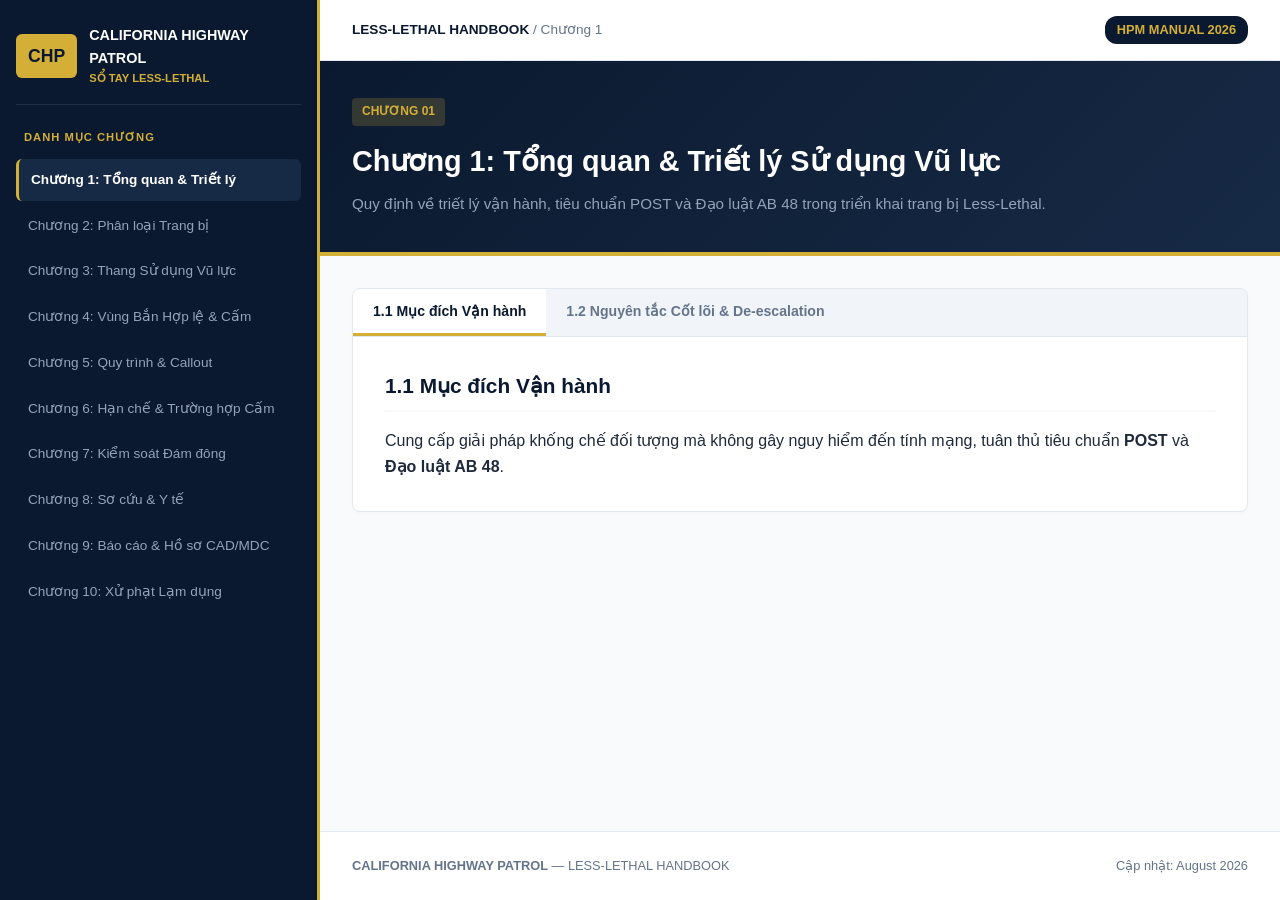
==== commit d7897ed8: "Build CHP SOP Wiki interface" ====
--- a/pages/less-lethal.html
+++ b/pages/less-lethal.html
@@ -1,186 +1,641 @@
 <!DOCTYPE html>
-<html lang="en">
-
+<html lang="vi">
 <head>
     <meta charset="UTF-8">
     <meta name="viewport" content="width=device-width, initial-scale=1.0">
-    <title>CHP SOP Wiki - Less-Lethal Operations</title>
-    <link rel="stylesheet" href="style.css">
+    <title>CHP Handbook - Less-Lethal Operations</title>
+    <style>
+        :root {
+            --chp-navy: #0a192f;
+            --chp-navy-light: #172a45;
+            --chp-gold: #d4af37;
+            --bg-gray: #f8fafc;
+            --text-main: #1e293b;
+            --text-muted: #64748b;
+            --border-color: #e2e8f0;
+            --danger-color: #ef4444;
+            --success-color: #10b981;
+        }
+
+        * { box-sizing: border-box; margin: 0; padding: 0; }
+
+        body {
+            font-family: -apple-system, BlinkMacSystemFont, "Segoe UI", Roboto, Helvetica, Arial, sans-serif;
+            background-color: var(--bg-gray);
+            color: var(--text-main);
+            line-height: 1.6;
+            display: flex;
+            min-height: 100vh;
+        }
+
+        .app-container { display: flex; width: 100%; }
+
+        /* SIDEBAR NAVIGATION */
+        .sidebar {
+            width: 320px;
+            background-color: var(--chp-navy);
+            color: white;
+            padding: 24px 16px;
+            flex-shrink: 0;
+            display: flex;
+            flex-direction: column;
+            border-right: 3px solid var(--chp-gold);
+            height: 100vh;
+            position: sticky;
+            top: 0;
+            overflow-y: auto;
+        }
+
+        .brand {
+            display: flex;
+            align-items: center;
+            gap: 12px;
+            margin-bottom: 24px;
+            padding-bottom: 16px;
+            border-bottom: 1px solid rgba(255,255,255,0.1);
+        }
+
+        .brand-badge {
+            background: var(--chp-gold);
+            color: var(--chp-navy);
+            font-weight: 900;
+            padding: 8px 12px;
+            border-radius: 6px;
+            font-size: 1.1rem;
+        }
+
+        .brand-text h2 { font-size: 0.9rem; color: #ffffff; }
+        .brand-text p { font-size: 0.7rem; color: var(--chp-gold); font-weight: 600; }
+
+        .nav-label {
+            font-size: 0.7rem;
+            text-transform: uppercase;
+            letter-spacing: 1px;
+            color: var(--chp-gold);
+            margin-bottom: 12px;
+            font-weight: 700;
+            padding-left: 8px;
+        }
+
+        .nav-item {
+            display: block;
+            padding: 10px 12px;
+            color: #94a3b8;
+            text-decoration: none;
+            border-radius: 6px;
+            font-size: 0.85rem;
+            font-weight: 500;
+            margin-bottom: 4px;
+            transition: all 0.2s;
+            cursor: pointer;
+            white-space: nowrap;
+            overflow: hidden;
+            text-overflow: ellipsis;
+        }
+
+        .nav-item:hover, .nav-item.active {
+            background-color: var(--chp-navy-light);
+            color: white;
+        }
+
+        .nav-item.active {
+            border-left: 3px solid var(--chp-gold);
+            font-weight: 700;
+        }
+
+        /* MAIN CONTENT AREA */
+        .main-content {
+            flex-grow: 1;
+            display: flex;
+            flex-direction: column;
+            min-width: 0;
+        }
+
+        .topbar {
+            background: white;
+            padding: 16px 32px;
+            border-bottom: 1px solid var(--border-color);
+            display: flex;
+            justify-content: space-between;
+            align-items: center;
+        }
+
+        .breadcrumbs { font-size: 0.85rem; color: var(--text-muted); }
+        .breadcrumbs strong { color: var(--chp-navy); }
+
+        .version-badge {
+            font-size: 0.8rem;
+            font-weight: 600;
+            color: var(--chp-gold);
+            background: var(--chp-navy);
+            padding: 4px 12px;
+            border-radius: 12px;
+        }
+
+        .hero {
+            background: linear-gradient(135deg, var(--chp-navy) 0%, var(--chp-navy-light) 100%);
+            color: white;
+            padding: 36px 32px;
+            border-bottom: 4px solid var(--chp-gold);
+        }
+
+        .hero-tag {
+            background: rgba(212, 175, 55, 0.2);
+            color: var(--chp-gold);
+            font-size: 0.75rem;
+            font-weight: 700;
+            padding: 4px 10px;
+            border-radius: 4px;
+            display: inline-block;
+            margin-bottom: 12px;
+            text-transform: uppercase;
+        }
+
+        .hero h1 { font-size: 1.8rem; margin-bottom: 8px; }
+        .hero p { color: #94a3b8; max-width: 800px; font-size: 0.95rem; }
+
+        .content-area { padding: 32px; }
+
+        .main-chapter-panel { display: none; }
+        .main-chapter-panel.active { display: block; }
+
+        /* SUB TABS STYLING */
+        .sub-tab-container {
+            background: white;
+            border: 1px solid var(--border-color);
+            border-radius: 8px;
+            box-shadow: 0 2px 4px rgba(0,0,0,0.02);
+            overflow: hidden;
+        }
+
+        .sub-tab-header {
+            display: flex;
+            background: #f1f5f9;
+            border-bottom: 1px solid var(--border-color);
+            overflow-x: auto;
+        }
+
+        .sub-tab-btn {
+            padding: 14px 20px;
+            border: none;
+            background: transparent;
+            font-weight: 600;
+            font-size: 0.88rem;
+            color: var(--text-muted);
+            cursor: pointer;
+            border-bottom: 3px solid transparent;
+            transition: all 0.2s;
+            white-space: nowrap;
+        }
+
+        .sub-tab-btn:hover { color: var(--chp-navy); background: #e2e8f0; }
+        .sub-tab-btn.active {
+            color: var(--chp-navy);
+            border-bottom-color: var(--chp-gold);
+            background: white;
+        }
+
+        .sub-tab-body { padding: 32px; }
+        .sub-tab-panel { display: none; }
+        .sub-tab-panel.active { display: block; }
+
+        .sub-tab-panel h2 {
+            color: var(--chp-navy);
+            font-size: 1.3rem;
+            margin-bottom: 16px;
+            padding-bottom: 8px;
+            border-bottom: 2px solid var(--bg-gray);
+        }
+
+        .sub-tab-panel h3 { color: var(--chp-navy-light); font-size: 1.05rem; margin: 20px 0 10px 0; }
+        .sub-tab-panel ul, .sub-tab-panel ol { padding-left: 20px; margin-bottom: 16px; }
+        .sub-tab-panel li { margin-bottom: 8px; }
+
+        /* TABLES & BOXES */
+        .table-responsive { overflow-x: auto; margin-top: 12px; }
+        table { width: 100%; border-collapse: collapse; text-align: left; font-size: 0.9rem; }
+        th, td { padding: 12px 16px; border: 1px solid var(--border-color); }
+        th { background-color: var(--chp-navy); color: white; font-weight: 600; }
+        tr:nth-child(even) { background-color: #f8fafc; }
+
+        .info-box {
+            background: #eff6ff;
+            border-left: 4px solid #3b82f6;
+            padding: 16px;
+            border-radius: 0 6px 6px 0;
+            margin: 20px 0;
+            font-size: 0.9rem;
+        }
+
+        .warning-box {
+            background: #fef2f2;
+            border-left: 4px solid var(--danger-color);
+            padding: 16px;
+            border-radius: 0 6px 6px 0;
+            margin: 20px 0;
+            font-size: 0.9rem;
+        }
+
+        .footer {
+            margin-top: auto;
+            padding: 24px 32px;
+            background: white;
+            border-top: 1px solid var(--border-color);
+            display: flex;
+            justify-content: space-between;
+            font-size: 0.8rem;
+            color: var(--text-muted);
+        }
+    </style>
 </head>
-
 <body>
 
-<div class="app">
-
-    <!-- =========================
-         SIDEBAR (MAIN TABS)
-    ========================== -->
-    <aside class="sidebar">
-
-        <div class="sidebar-brand">
-            <div class="brand-mark">CHP</div>
-            <div class="brand-info">
-                <div class="brand-name">California Highway Patrol</div>
-                <div class="brand-label">SOP WIKI</div>
+    <div class="app-container">
+
+        <!-- SIDEBAR: 10 CHAPTERS -->
+        <aside class="sidebar">
+            <div class="brand">
+                <div class="brand-badge">CHP</div>
+                <div class="brand-text">
+                    <h2>CALIFORNIA HIGHWAY PATROL</h2>
+                    <p>SỔ TAY LESS-LETHAL</p>
+                </div>
             </div>
-        </div>
-
-        <nav class="navigation">
-            <div class="nav-section">
-                <div class="nav-label">MAIN NAVIGATION</div>
+
+            <nav class="navigation">
+                <div class="nav-label">DANH MỤC CHƯƠNG</div>
+                <a class="nav-item active" onclick="switchMainChapter('ch1')">Chương 1: Tổng quan & Triết lý</a>
+                <a class="nav-item" onclick="switchMainChapter('ch2')">Chương 2: Phân loại Trang bị</a>
+                <a class="nav-item" onclick="switchMainChapter('ch3')">Chương 3: Thang Sử dụng Vũ lực</a>
+                <a class="nav-item" onclick="switchMainChapter('ch4')">Chương 4: Vùng Bắn Hợp lệ & Cấm</a>
+                <a class="nav-item" onclick="switchMainChapter('ch5')">Chương 5: Quy trình & Callout</a>
+                <a class="nav-item" onclick="switchMainChapter('ch6')">Chương 6: Hạn chế & Trường hợp Cấm</a>
+                <a class="nav-item" onclick="switchMainChapter('ch7')">Chương 7: Kiểm soát Đám đông</a>
+                <a class="nav-item" onclick="switchMainChapter('ch8')">Chương 8: Sơ cứu & Y tế</a>
+                <a class="nav-item" onclick="switchMainChapter('ch9')">Chương 9: Báo cáo & Hồ sơ CAD/MDC</a>
+                <a class="nav-item" onclick="switchMainChapter('ch10')">Chương 10: Xử phạt Lạm dụng</a>
+            </nav>
+        </aside>
+
+        <!-- MAIN CONTENT AREA -->
+        <main class="main-content">
+
+            <header class="topbar">
+                <div class="breadcrumbs">
+                    <strong>LESS-LETHAL HANDBOOK</strong> / <span id="bc-title">Chương 1</span>
+                </div>
+                <div class="version-badge">HPM MANUAL 2026</div>
+            </header>
+
+            <!-- HERO SECTION -->
+            <section class="hero">
+                <span class="hero-tag" id="hero-tag">CHƯƠNG 01</span>
+                <h1 id="hero-title">Chương 1: Tổng quan & Triết lý Sử dụng Vũ lực</h1>
+                <p id="hero-desc">Quy định về triết lý vận hành, tiêu chuẩn POST và Đạo luật AB 48 trong triển khai trang bị Less-Lethal.</p>
+            </section>
+
+            <!-- CONTENT AREA WITH SUB-TABS -->
+            <div class="content-area">
                 
-                <!-- Main Tab Buttons -->
-                <button class="nav-link main-tab-btn" onclick="switchMainTab('overview-tab', this)">
-                    Overview
-                </button>
-                <button class="nav-link main-tab-btn active" onclick="switchMainTab('less-lethal-tab', this)">
-                    Less-Lethal Operations
-                </button>
+                <!-- CHAPTER 1 -->
+                <div id="ch1" class="main-chapter-panel active">
+                    <div class="sub-tab-container">
+                        <div class="sub-tab-header">
+                            <button class="sub-tab-btn active" onclick="openSubTab(event, 'ch1-sub1')">1.1 Mục đích Vận hành</button>
+                            <button class="sub-tab-btn" onclick="openSubTab(event, 'ch1-sub2')">1.2 Nguyên tắc Cốt lõi & De-escalation</button>
+                        </div>
+                        <div class="sub-tab-body">
+                            <div id="ch1-sub1" class="sub-tab-panel active">
+                                <h2>1.1 Mục đích Vận hành</h2>
+                                <p>Cung cấp giải pháp khống chế đối tượng mà không gây nguy hiểm đến tính mạng, tuân thủ tiêu chuẩn <strong>POST</strong> và <strong>Đạo luật AB 48</strong>.</p>
+                            </div>
+                            <div id="ch1-sub2" class="sub-tab-panel">
+                                <h2>1.2 Nguyên tắc Cốt lõi & De-escalation</h2>
+                                <h3>Nguyên tắc cốt lõi:</h3>
+                                <p>Vũ khí Less-Lethal chỉ được sử dụng khi có sự <strong>hợp lý khách quan</strong> nhằm bảo vệ sĩ quan hoặc người dân khỏi hành vi bạo lực/chống đối.</p>
+                                <div class="info-box">
+                                    <strong>Ưu tiên De-escalation:</strong> Sĩ quan luôn phải nỗ lực xoa dịu bằng lời nói (Verbal De-escalation) trước khi kích hoạt trang bị vũ lực, ngoại lệ khi tình huống diễn biến quá nhanh.
+                                </div>
+                            </div>
+                        </div>
+                    </div>
+                </div>
+
+                <!-- CHAPTER 2 -->
+                <div id="ch2" class="main-chapter-panel">
+                    <div class="sub-tab-container">
+                        <div class="sub-tab-header">
+                            <button class="sub-tab-btn active" onclick="openSubTab(event, 'ch2-sub1')">2.1 Taser (X2 / X26P)</button>
+                            <button class="sub-tab-btn" onclick="openSubTab(event, 'ch2-sub2')">2.2 Beanbag Shotgun</button>
+                            <button class="sub-tab-btn" onclick="openSubTab(event, 'ch2-sub3')">2.3 Pepperball & Baton</button>
+                        </div>
+                        <div class="sub-tab-body">
+                            <div id="ch2-sub1" class="sub-tab-panel active">
+                                <h2>2.1 Taser (X2 / X26P)</h2>
+                                <p>Sử dụng dòng điện gây co giật cơ (NMI).</p>
+                                <ul>
+                                    <li><strong>Cự ly hiệu quả:</strong> 2m – 7m.</li>
+                                    <li><strong>Giới hạn áp dụng:</strong> Maximum 2 chu kỳ (5 giây/lần).</li>
+                                </ul>
+                            </div>
+                            <div id="ch2-sub2" class="sub-tab-panel">
+                                <h2>2.2 Beanbag Shotgun (Remington 870 Less-Lethal)</h2>
+                                <p>Súng bắn đạn bọc vải gây đau cục bộ.</p>
+                                <ul>
+                                    <li><strong>Cự ly hiệu quả:</strong> 5m – 20m.</li>
+                                </ul>
+                                <div class="warning-box">
+                                    <strong>CẤM TUYỆT ĐỐI:</strong> Không bắn Beanbag ở cự ly dưới 3m.
+                                </div>
+                            </div>
+                            <div id="ch2-sub3" class="sub-tab-panel">
+                                <h2>2.3 Pepperball / OC Spray & Baton</h2>
+                                <h3>Pepperball / OC Spray:</h3>
+                                <p>Bình xịt hoặc súng bắn hạt cay gây mù tạm thời và kích ứng hô hấp. Cự ly: 1m – 5m.</p>
+                                <h3>Gậy Cảnh sát (ASP / Baton):</h3>
+                                <p>Vũ khí cận chiến dùng để khống chế hoặc vô hiệu hóa các nhóm cơ lớn.</p>
+                            </div>
+                        </div>
+                    </div>
+                </div>
+
+                <!-- CHAPTER 3 -->
+                <div id="ch3" class="main-chapter-panel">
+                    <div class="sub-tab-container">
+                        <div class="sub-tab-header">
+                            <button class="sub-tab-btn active" onclick="openSubTab(event, 'ch3-sub1')">3.1 Bảng Thang Vũ lực</button>
+                        </div>
+                        <div class="sub-tab-body">
+                            <div id="ch3-sub1" class="sub-tab-panel active">
+                                <h2>3.1 Thang Sử dụng Vũ lực (Use of Force Continuum)</h2>
+                                <div class="table-responsive">
+                                    <table>
+                                        <thead>
+                                            <tr>
+                                                <th>Cấp độ Mối đe dọa</th>
+                                                <th>Hành vi trong RP</th>
+                                                <th>Phản ứng Less-Lethal được phép</th>
+                                            </tr>
+                                        </thead>
+                                        <tbody>
+                                            <tr>
+                                                <td><strong>Chống đối thụ động</strong></td>
+                                                <td>Đứng yên, từ chối di chuyển, cố thủ</td>
+                                                <td>Khống chế bằng tay (Soft Hands), cảnh báo bằng lời.</td>
+                                            </tr>
+                                            <tr>
+                                                <td><strong>Chống đối chủ động</strong></td>
+                                                <td>Bỏ chạy, giằng co, cản trở thi hành công vụ</td>
+                                                <td>Bình xịt OC Spray hoặc Taser (khi bỏ chạy nguy hiểm).</td>
+                                            </tr>
+                                            <tr>
+                                                <td><strong>Tấn công phi bạo lực</strong></td>
+                                                <td>Vung tay chân, dùng gậy gộc/vật dụng tấn công</td>
+                                                <td>Taser, Beanbag Shotgun (vào chân), Baton vào nhóm cơ.</td>
+                                            </tr>
+                                            <tr>
+                                                <td><strong style="color:var(--danger-color)">Mối đe dọa chết người</strong></td>
+                                                <td>Rút súng, cầm dao lao vào đâm</td>
+                                                <td><strong style="color:var(--danger-color)">Chuyển sang Lethal Force (Súng thật). Cấm dùng Less-Lethal.</strong></td>
+                                            </tr>
+                                        </tbody>
+                                    </table>
+                                </div>
+                            </div>
+                        </div>
+                    </div>
+                </div>
+
+                <!-- CHAPTER 4 -->
+                <div id="ch4" class="main-chapter-panel">
+                    <div class="sub-tab-container">
+                        <div class="sub-tab-header">
+                            <button class="sub-tab-btn active" onclick="openSubTab(event, 'ch4-sub1')">4.1 Phân vùng Mục tiêu</button>
+                            <button class="sub-tab-btn" onclick="openSubTab(event, 'ch4-sub2')">4.2 Quy định Roleplay</button>
+                        </div>
+                        <div class="sub-tab-body">
+                            <div id="ch4-sub1" class="sub-tab-panel active">
+                                <h2>4.1 Vùng Bắn Hợp lệ & Vùng Cấm</h2>
+                                <ul>
+                                    <li><strong style="color:var(--success-color)">Vùng Xanh (Hợp lệ):</strong> Đùi, bắp chân, mông, vùng hông trở xuống. Đây là các vị trí ưu tiên để tối đa hóa hiệu quả khống chế và giảm thiểu rủi ro.</li>
+                                    <li><strong style="color:#d97706">Vùng Vàng (Hạn chế):</strong> Cánh tay, bắp tay, vùng bụng dưới (chỉ áp dụng khi đối tượng đang di chuyển liên tục).</li>
+                                    <li><strong style="color:var(--danger-color)">Vùng Đỏ (Cấm tuyệt đối):</strong> Đầu, cổ, ngực/tim, cột sống, hạ bộ.</li>
+                                </ul>
+                            </div>
+                            <div id="ch4-sub2" class="sub-tab-panel">
+                                <h2>4.2 Nguyên tắc Roleplay (RP)</h2>
+                                <div class="warning-box">
+                                    <strong>Lưu ý RP:</strong> Nổ súng Less-Lethal vào Vùng Đỏ sẽ bị tính là vi phạm lạm dụng vũ lực (trừ trường hợp tình huống đã chuyển sang Lethal Force).
+                                </div>
+                            </div>
+                        </div>
+                    </div>
+                </div>
+
+                <!-- CHAPTER 5 -->
+                <div id="ch5" class="main-chapter-panel">
+                    <div class="sub-tab-container">
+                        <div class="sub-tab-header">
+                            <button class="sub-tab-btn active" onclick="openSubTab(event, 'ch5-sub1')">5.1 Callout VOIP</button>
+                            <button class="sub-tab-btn" onclick="openSubTab(event, 'ch5-sub2')">5.2 Thông báo Radio</button>
+                        </div>
+                        <div class="sub-tab-body">
+                            <div id="ch5-sub1" class="sub-tab-panel active">
+                                <h2>5.1 Quy tắc Hô báo VOIP</h2>
+                                <p>Phải hô rõ ràng <strong>3 lần</strong> qua kênh VOIP trước khi bóp cò để các sĩ quan xung quanh và đối tượng ghi nhận RP:</p>
+                                <ul>
+                                    <li><strong>Taser:</strong> "Taser! Taser! Taser!"</li>
+                                    <li><strong>Beanbag:</strong> "Beanbag! Beanbag! Beanbag!"</li>
+                                    <li><strong>OC Spray:</strong> "Pepper! Pepper!"</li>
+                                </ul>
+                            </div>
+                            <div id="ch5-sub2" class="sub-tab-panel">
+                                <h2>5.2 Thông báo Radio</h2>
+                                <p>Báo vị trí và trạng thái đối tượng bị trúng đạn lên kênh Radio Đội.</p>
+                                <div class="info-box">
+                                    <strong>Ví dụ:</strong> "1-Adam-12, Taser deployed at Legion Square, 1 subject down"
+                                </div>
+                            </div>
+                        </div>
+                    </div>
+                </div>
+
+                <!-- CHAPTER 6 -->
+                <div id="ch6" class="main-chapter-panel">
+                    <div class="sub-tab-container">
+                        <div class="sub-tab-header">
+                            <button class="sub-tab-btn active" onclick="openSubTab(event, 'ch6-sub1')">6.1 Trường hợp Cấm Bắn</button>
+                        </div>
+                        <div class="sub-tab-body">
+                            <div id="ch6-sub1" class="sub-tab-panel active">
+                                <h2>6.1 Hạn chế & Các Trường hợp Cấm Bắn</h2>
+                                <ul>
+                                    <li><strong>Phương tiện đang di chuyển:</strong> Cấm dùng Taser/Beanbag vào người đang lái ô tô, xe máy, xe đạp, trực thăng.</li>
+                                    <li><strong>Vị trí nguy hiểm:</strong> Cấm bắn khi đối tượng đang đứng trên mái nhà, lan can cầu, giàn giáo (nguy cơ ngã tử vong).</li>
+                                    <li><strong>Môi trường đặc biệt:</strong> Cấm bắn dưới nước sâu hoặc nơi có nguy cơ cháy nổ, khí gas (nguy cơ giật điện/bắt lửa).</li>
+                                    <li><strong>Tình trạng đặc biệt:</strong> Cấm sử dụng đối với phụ nữ mang thai, người già, hoặc trẻ em (trừ trường hợp cực kỳ đe dọa).</li>
+                                </ul>
+                            </div>
+                        </div>
+                    </div>
+                </div>
+
+                <!-- CHAPTER 7 -->
+                <div id="ch7" class="main-chapter-panel">
+                    <div class="sub-tab-container">
+                        <div class="sub-tab-header">
+                            <button class="sub-tab-btn active" onclick="openSubTab(event, 'ch7-sub1')">7.1 Cấm Bắn Giải Tán</button>
+                            <button class="sub-tab-btn" onclick="openSubTab(event, 'ch7-sub2')">7.2 Quy trình Bạo động</button>
+                        </div>
+                        <div class="sub-tab-body">
+                            <div id="ch7-sub1" class="sub-tab-panel active">
+                                <h2>7.1 Kiểm soát Đám đông (Crowd Control)</h2>
+                                <div class="warning-box">
+                                    <strong>Không bắn giải tán:</strong> Tuyệt đối không bắn đạn Beanbag hoặc Pepperball bừa bãi vào đám đông đông người chỉ để giải tán.
+                                </div>
+                            </div>
+                            <div id="ch7-sub2" class="sub-tab-panel">
+                                <h2>7.2 Quy trình Giải tán Bạo động</h2>
+                                <ol>
+                                    <li>Phát loa cảnh báo 3 lần, chỉ rõ lối thoát an toàn cho đám đông.</li>
+                                    <li>Cho thời gian rút lui hợp lý (tối thiểu 1-2 phút RP).</li>
+                                    <li>Chỉ nhắm bắn vào các cá nhân bạo loạn cụ thể (đang ném bom xăng, đập phá, tấn công cảnh sát).</li>
+                                </ol>
+                            </div>
+                        </div>
+                    </div>
+                </div>
+
+                <!-- CHAPTER 8 -->
+                <div id="ch8" class="main-chapter-panel">
+                    <div class="sub-tab-container">
+                        <div class="sub-tab-header">
+                            <button class="sub-tab-btn active" onclick="openSubTab(event, 'ch8-sub1')">8.1 Thao tác Tại hiện trường</button>
+                            <button class="sub-tab-btn" onclick="openSubTab(event, 'ch8-sub2')">8.2 Yêu cầu Call EMS</button>
+                        </div>
+                        <div class="sub-tab-body">
+                            <div id="ch8-sub1" class="sub-tab-panel active">
+                                <h2>8.1 Sơ cứu Tại hiện trường</h2>
+                                <ul>
+                                    <li><strong>An ninh hiện trường:</strong> Ngay khi đối tượng bị khống chế và đeo còng, sĩ quan phải kiểm tra tình trạng sinh hiệu.</li>
+                                    <li><strong>Tháo kim Taser / Băng bó:</strong> Thực hiện RP tháo kim Taser hoặc sát trùng vết thương do Beanbag/Baton.</li>
+                                </ul>
+                            </div>
+                            <div id="ch8-sub2" class="sub-tab-panel">
+                                <h2>8.2 Gọi EMS (Medical Callout)</h2>
+                                <p>Bắt buộc gọi EMS/Doctor đến hiện trường hoặc đưa đối tượng về Pillbox Hospital nếu:</p>
+                                <ul>
+                                    <li>Đối tượng rơi vào trạng thái bất tỉnh.</li>
+                                    <li>Đối tượng bị thương nặng hoặc trúng đạn Beanbag ở cự ly gần.</li>
+                                </ul>
+                            </div>
+                        </div>
+                    </div>
+                </div>
+
+                <!-- CHAPTER 9 -->
+                <div id="ch9" class="main-chapter-panel">
+                    <div class="sub-tab-container">
+                        <div class="sub-tab-header">
+                            <button class="sub-tab-btn active" onclick="openSubTab(event, 'ch9-sub1')">9.1 Báo cáo CAD/MDC</button>
+                            <button class="sub-tab-btn" onclick="openSubTab(event, 'ch9-sub2')">9.2 Lưu Trích xuất Bodycam</button>
+                        </div>
+                        <div class="sub-tab-body">
+                            <div id="ch9-sub1" class="sub-tab-panel active">
+                                <h2>9.1 Quy trình Báo cáo Bắt buộc</h2>
+                                <p>Mọi trường hợp rút và kích hoạt vũ khí Less-Lethal đều phải lập hồ sơ <strong>Use of Force Report</strong> trên hệ thống CAD/MDC trong vòng 24h.</p>
+                                <h3>Nội dung báo cáo:</h3>
+                                <ul>
+                                    <li>Mã định danh sĩ quan & Thời gian/Địa điểm.</li>
+                                    <li>Lý do kích hoạt (Cấp độ chống đối của đối tượng).</li>
+                                    <li>Loại vũ khí sử dụng, số lượng đạn/chu kỳ điện.</li>
+                                    <li>Tình trạng y tế của đối tượng sau sự cố.</li>
+                                </ul>
+                            </div>
+                            <div id="ch9-sub2" class="sub-tab-panel">
+                                <h2>9.2 Trích xuất Bodycam (BWC)</h2>
+                                <p>Lưu lại đoạn clip RP làm bằng chứng nếu có khiếu nại từ Tòa án hoặc Thanh tra Nội bộ (IA).</p>
+                            </div>
+                        </div>
+                    </div>
+                </div>
+
+                <!-- CHAPTER 10 -->
+                <div id="ch10" class="main-chapter-panel">
+                    <div class="sub-tab-container">
+                        <div class="sub-tab-header">
+                            <button class="sub-tab-btn active" onclick="openSubTab(event, 'ch10-sub1')">10.1 Khung Xử phạt IC</button>
+                        </div>
+                        <div class="sub-tab-body">
+                            <div id="ch10-sub1" class="sub-tab-panel active">
+                                <h2>10.1 Quy định Xử phạt Lạm dụng Vũ lực (IC)</h2>
+                                <ul>
+                                    <li><strong>Vi phạm nhẹ</strong> <em>(Bắn sai vùng, thiếu callout)</em>: Nhắc nhở, đình chỉ công tác tạm thời (Suspension 24h-72h), học lại SOP.</li>
+                                    <li><strong>Vi phạm nặng</strong> <em>(Bắn đuổi xe, gây thương tích nghiêm trọng)</em>: Tước phù hiệu, sa thải (Fired), chuyển hồ sơ sang Tòa án xét xử hình sự.</li>
+                                </ul>
+                            </div>
+                        </div>
+                    </div>
+                </div>
+
             </div>
-        </nav>
-
-        <div class="sidebar-footer">
-            <div class="version">VERSION 1.0</div>
-            <div>CHP SOP Wiki</div>
-        </div>
-
-    </aside>
-
-    <!-- =========================
-         MAIN CONTENT AREA
-    ========================== -->
-    <main class="main">
-
-        <header class="topbar">
-            <button class="mobile-menu" onclick="toggleSidebar()">☰</button>
-            <div class="breadcrumbs">
-                <strong>CHP SOP</strong>
-                <span>/</span>
-                <span id="breadcrumb-current">Less-Lethal Operations</span>
-            </div>
-        </header>
-
-        <!-- =========================================================
-             TAB 1: OVERVIEW (MAIN TAB)
-        ========================================================== -->
-        <div id="overview-tab" class="main-tab-content" style="display: none;">
-            <section class="hero">
-                <div class="hero-eyebrow">CALIFORNIA HIGHWAY PATROL</div>
-                <h1>Standard Operating<br>Procedure Wiki</h1>
-                <p>Centralized documentation for departmental policies and field operations.</p>
-            </section>
-        </div>
-
-        <!-- =========================================================
-             TAB 2: LESS-LETHAL OPERATIONS (MAIN TAB WITH SUB-TABS)
-        ========================================================== -->
-        <div id="less-lethal-tab" class="main-tab-content">
-
-            <section class="hero">
-                <div class="hero-eyebrow">USE OF FORCE POLICY</div>
-                <h1>Less-Lethal Operations</h1>
-                <p>Standard Operating Procedures governing less-lethal equipment, deployment criteria, and tactical operations.</p>
-            </section>
-
-            <!-- SUB-TABS NAVIGATION -->
-            <div class="sub-tab-navigation">
-                <button class="sub-tab-btn active" onclick="switchSubTab('sub-general', this)">
-                    01. General Policy
-                </button>
-                <button class="sub-tab-btn" onclick="switchSubTab('sub-continuum', this)">
-                    02. Force Continuum
-                </button>
-                <button class="sub-tab-btn" onclick="switchSubTab('sub-ecd', this)">
-                    03. Electronic Control Device
-                </button>
-                <button class="sub-tab-btn" onclick="switchSubTab('sub-quickref', this)">
-                    04. Quick Reference
-                </button>
-            </div>
-
-            <!-- SUB-TAB CONTENT 1 -->
-            <div id="sub-general" class="sub-tab-content active">
-                <div class="content-panel">
-                    <h2>01. General Policy</h2>
-                    <p>Standard protocols regarding authorization, proportionality, and de-escalation prior to employing less-lethal force options.</p>
-                </div>
-            </div>
-
-            <!-- SUB-TAB CONTENT 2 -->
-            <div id="sub-continuum" class="sub-tab-content" style="display: none;">
-                <div class="content-panel">
-                    <h2>02. Use of Force Continuum</h2>
-                    <p>Detailed matrix defining subject resistance levels and the corresponding authorized response thresholds.</p>
-                </div>
-            </div>
-
-            <!-- SUB-TAB CONTENT 3 -->
-            <div id="sub-ecd" class="sub-tab-content" style="display: none;">
-                <div class="content-panel">
-                    <h2>03. Electronic Control Device (ECD)</h2>
-                    <p>Deployment guidelines, target zones, probe placement rules, and mandatory post-deployment medical procedures.</p>
-                </div>
-            </div>
-
-            <!-- SUB-TAB CONTENT 4 -->
-            <div id="sub-quickref" class="sub-tab-content" style="display: none;">
-                <div class="content-panel">
-                    <h2>04. Quick Reference</h2>
-                    <p>Summary checklists, reporting requirements, and supervisor notification protocols for field supervisors.</p>
-                </div>
-            </div>
-
-        </div>
-
-        <footer class="footer">
-            <div>
-                <strong>CALIFORNIA HIGHWAY PATROL</strong>
-                <span>SOP WIKI</span>
-            </div>
-            <div class="footer-right">
-                <span>Documentation Version 1.0</span>
-                <span>© 2026</span>
-            </div>
-        </footer>
-
-    </main>
-
-</div>
-
-<!-- JavaScript cho chuyển đổi Tab -->
-<script>
-    // Chuyển đổi Tab Chính (Main Tabs)
-    function switchMainTab(tabId, element) {
-        document.querySelectorAll('.main-tab-content').forEach(tab => {
-            tab.style.display = 'none';
-        });
-        document.querySelectorAll('.main-tab-btn').forEach(btn => {
-            btn.classList.remove('active');
-        });
-
-        document.getElementById(tabId).style.display = 'block';
-        element.classList.add('active');
-
-        // Cập nhật Breadcrumb
-        document.getElementById('breadcrumb-current').innerText = element.innerText.trim();
-    }
-
-    // Chuyển đổi Tab Con (Sub Tabs)
-    function switchSubTab(subTabId, element) {
-        document.querySelectorAll('.sub-tab-content').forEach(content => {
-            content.style.display = 'none';
-            content.classList.remove('active');
-        });
-        document.querySelectorAll('.sub-tab-btn').forEach(btn => {
-            btn.classList.remove('active');
-        });
-
-        const activeSubContent = document.getElementById(subTabId);
-        activeSubContent.style.display = 'block';
-        activeSubContent.classList.add('active');
-        element.classList.add('active');
-    }
-</script>
-
+
+            <!-- FOOTER -->
+            <footer class="footer">
+                <div>
+                    <strong>CALIFORNIA HIGHWAY PATROL</strong> — LESS-LETHAL HANDBOOK
+                </div>
+                <div>
+                    Cập nhật: August 2026
+                </div>
+            </footer>
+
+        </main>
+    </div>
+
+    <script>
+        const chapterInfo = {
+            ch1: { title: "Chương 1: Tổng quan & Triết lý Sử dụng Vũ lực", desc: "Quy định về triết lý vận hành, tiêu chuẩn POST và Đạo luật AB 48." },
+            ch2: { title: "Chương 2: Phân loại Trang bị Less-Lethal", desc: "Thông số, cự ly và giới hạn của Taser, Beanbag, OC Spray & Baton." },
+            ch3: { title: "Chương 3: Thang Sử dụng Vũ lực", desc: "Bảng đối chiếu mối đe dọa và mức độ phản ứng Less-Lethal." },
+            ch4: { title: "Chương 4: Vùng Bắn Hợp lệ & Vùng Cấm", desc: "Quy định về Vùng Xanh, Vùng Vàng và Vùng Đỏ nghiêm cấm." },
+            ch5: { title: "Chương 5: Quy trình & Callout VOIP / Radio", desc: "Quy tắc hô báo VOIP 3 lần và cú pháp thông báo kênh Radio." },
+            ch6: { title: "Chương 6: Hạn chế & Các Trường hợp Cấm Bắn", desc: "Các môi trường, đối tượng và vị trí cấm triển khai trang bị." },
+            ch7: { title: "Chương 7: Kiểm soát Đám đông & Bạo động", desc: "Quy trình giải tán bạo động và quy định cấm bắn bừa bãi." },
+            ch8: { title: "Chương 8: Quy trình Sơ cứu & Y tế Sau Giao tranh", desc: "Thao tác sơ cứu tại hiện trường và yêu cầu gọi EMS." },
+            ch9: { title: "Chương 9: Quy trình Báo cáo & Hồ sơ CAD/MDC", desc: "Quy định làm báo cáo Use of Force Report và lưu trích xuất BWC." },
+            ch10: { title: "Chương 10: Quy định Xử phạt Lạm dụng Vũ lực", desc: "Các mức độ xử phạt IC áp dụng cho sĩ quan vi phạm." }
+        };
+
+        function switchMainChapter(chapterId) {
+            document.querySelectorAll('.main-chapter-panel').forEach(p => p.classList.remove('active'));
+            document.querySelectorAll('.nav-item').forEach(i => i.classList.remove('active'));
+
+            const activePanel = document.getElementById(chapterId);
+            if (activePanel) activePanel.classList.add('active');
+
+            if (event && event.currentTarget) {
+                event.currentTarget.classList.add('active');
+            }
+
+            const num = chapterId.replace('ch', '');
+            document.getElementById('bc-title').innerText = `Chương ${num}`;
+            document.getElementById('hero-tag').innerText = `CHƯƠNG ${num.padStart(2, '0')}`;
+            
+            if (chapterInfo[chapterId]) {
+                document.getElementById('hero-title').innerText = chapterInfo[chapterId].title;
+                document.getElementById('hero-desc').innerText = chapterInfo[chapterId].desc;
+            }
+        }
+
+        function openSubTab(evt, tabId) {
+            const currentChapter = evt.currentTarget.closest('.main-chapter-panel');
+            currentChapter.querySelectorAll('.sub-tab-panel').forEach(p => p.classList.remove('active'));
+            currentChapter.querySelectorAll('.sub-tab-btn').forEach(b => b.classList.remove('active'));
+
+            document.getElementById(tabId).classList.add('active');
+            evt.currentTarget.classList.add('active');
+        }
+    </script>
 </body>
 </html>
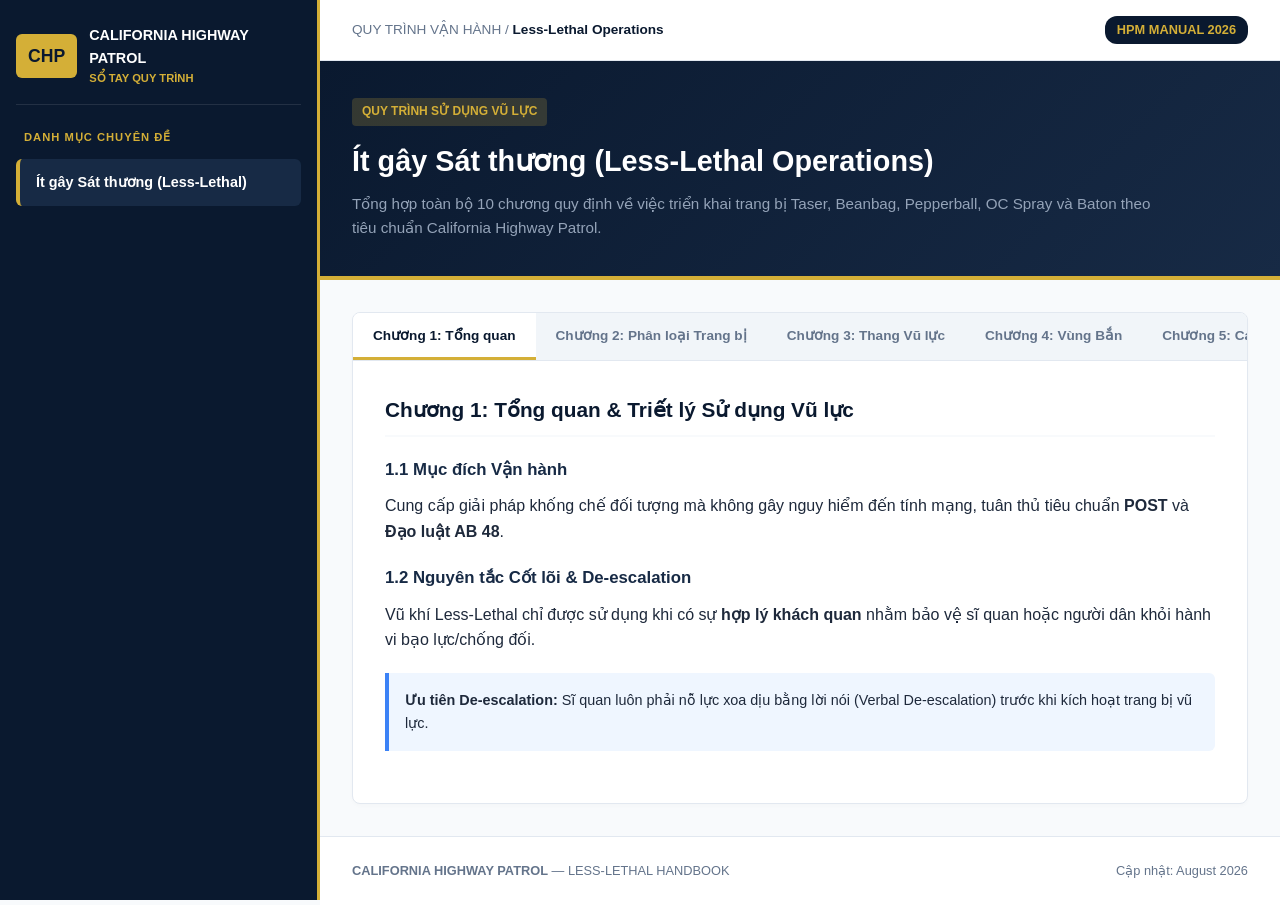
==== commit 2b01cb0d: "Build CHP SOP Wiki interface" ====
--- a/pages/less-lethal.html
+++ b/pages/less-lethal.html
@@ -43,7 +43,6 @@
             height: 100vh;
             position: sticky;
             top: 0;
-            overflow-y: auto;
         }
 
         .brand {
@@ -79,28 +78,14 @@
 
         .nav-item {
             display: block;
-            padding: 10px 12px;
-            color: #94a3b8;
+            padding: 12px 16px;
+            color: white;
             text-decoration: none;
             border-radius: 6px;
-            font-size: 0.85rem;
-            font-weight: 500;
-            margin-bottom: 4px;
-            transition: all 0.2s;
-            cursor: pointer;
-            white-space: nowrap;
-            overflow: hidden;
-            text-overflow: ellipsis;
-        }
-
-        .nav-item:hover, .nav-item.active {
+            font-size: 0.9rem;
+            font-weight: 700;
             background-color: var(--chp-navy-light);
-            color: white;
-        }
-
-        .nav-item.active {
-            border-left: 3px solid var(--chp-gold);
-            font-weight: 700;
+            border-left: 4px solid var(--chp-gold);
         }
 
         /* MAIN CONTENT AREA */
@@ -156,9 +141,6 @@
 
         .content-area { padding: 32px; }
 
-        .main-chapter-panel { display: none; }
-        .main-chapter-panel.active { display: block; }
-
         /* SUB TABS STYLING */
         .sub-tab-container {
             background: white;
@@ -180,7 +162,7 @@
             border: none;
             background: transparent;
             font-weight: 600;
-            font-size: 0.88rem;
+            font-size: 0.85rem;
             color: var(--text-muted);
             cursor: pointer;
             border-bottom: 3px solid transparent;
@@ -252,28 +234,21 @@
 
     <div class="app-container">
 
-        <!-- SIDEBAR: 10 CHAPTERS -->
+        <!-- SIDEBAR: CHỈ 1 TAB DUY NHẤT -->
         <aside class="sidebar">
             <div class="brand">
                 <div class="brand-badge">CHP</div>
                 <div class="brand-text">
                     <h2>CALIFORNIA HIGHWAY PATROL</h2>
-                    <p>SỔ TAY LESS-LETHAL</p>
+                    <p>SỔ TAY QUY TRÌNH</p>
                 </div>
             </div>
 
             <nav class="navigation">
-                <div class="nav-label">DANH MỤC CHƯƠNG</div>
-                <a class="nav-item active" onclick="switchMainChapter('ch1')">Chương 1: Tổng quan & Triết lý</a>
-                <a class="nav-item" onclick="switchMainChapter('ch2')">Chương 2: Phân loại Trang bị</a>
-                <a class="nav-item" onclick="switchMainChapter('ch3')">Chương 3: Thang Sử dụng Vũ lực</a>
-                <a class="nav-item" onclick="switchMainChapter('ch4')">Chương 4: Vùng Bắn Hợp lệ & Cấm</a>
-                <a class="nav-item" onclick="switchMainChapter('ch5')">Chương 5: Quy trình & Callout</a>
-                <a class="nav-item" onclick="switchMainChapter('ch6')">Chương 6: Hạn chế & Trường hợp Cấm</a>
-                <a class="nav-item" onclick="switchMainChapter('ch7')">Chương 7: Kiểm soát Đám đông</a>
-                <a class="nav-item" onclick="switchMainChapter('ch8')">Chương 8: Sơ cứu & Y tế</a>
-                <a class="nav-item" onclick="switchMainChapter('ch9')">Chương 9: Báo cáo & Hồ sơ CAD/MDC</a>
-                <a class="nav-item" onclick="switchMainChapter('ch10')">Chương 10: Xử phạt Lạm dụng</a>
+                <div class="nav-label">DANH MỤC CHUYÊN ĐỀ</div>
+                <div class="nav-item">
+                    Ít gây Sát thương (Less-Lethal)
+                </div>
             </nav>
         </aside>
 
@@ -282,302 +257,189 @@
 
             <header class="topbar">
                 <div class="breadcrumbs">
-                    <strong>LESS-LETHAL HANDBOOK</strong> / <span id="bc-title">Chương 1</span>
+                    QUY TRÌNH VẬN HÀNH / <strong>Less-Lethal Operations</strong>
                 </div>
                 <div class="version-badge">HPM MANUAL 2026</div>
             </header>
 
             <!-- HERO SECTION -->
             <section class="hero">
-                <span class="hero-tag" id="hero-tag">CHƯƠNG 01</span>
-                <h1 id="hero-title">Chương 1: Tổng quan & Triết lý Sử dụng Vũ lực</h1>
-                <p id="hero-desc">Quy định về triết lý vận hành, tiêu chuẩn POST và Đạo luật AB 48 trong triển khai trang bị Less-Lethal.</p>
+                <span class="hero-tag">QUY TRÌNH SỬ DỤNG VŨ LỰC</span>
+                <h1>Ít gây Sát thương (Less-Lethal Operations)</h1>
+                <p>Tổng hợp toàn bộ 10 chương quy định về việc triển khai trang bị Taser, Beanbag, Pepperball, OC Spray và Baton theo tiêu chuẩn California Highway Patrol.</p>
             </section>
 
-            <!-- CONTENT AREA WITH SUB-TABS -->
+            <!-- CONTENT AREA WITH SUB TABS FOR 10 CHAPTERS -->
             <div class="content-area">
-                
-                <!-- CHAPTER 1 -->
-                <div id="ch1" class="main-chapter-panel active">
-                    <div class="sub-tab-container">
-                        <div class="sub-tab-header">
-                            <button class="sub-tab-btn active" onclick="openSubTab(event, 'ch1-sub1')">1.1 Mục đích Vận hành</button>
-                            <button class="sub-tab-btn" onclick="openSubTab(event, 'ch1-sub2')">1.2 Nguyên tắc Cốt lõi & De-escalation</button>
-                        </div>
-                        <div class="sub-tab-body">
-                            <div id="ch1-sub1" class="sub-tab-panel active">
-                                <h2>1.1 Mục đích Vận hành</h2>
-                                <p>Cung cấp giải pháp khống chế đối tượng mà không gây nguy hiểm đến tính mạng, tuân thủ tiêu chuẩn <strong>POST</strong> và <strong>Đạo luật AB 48</strong>.</p>
-                            </div>
-                            <div id="ch1-sub2" class="sub-tab-panel">
-                                <h2>1.2 Nguyên tắc Cốt lõi & De-escalation</h2>
-                                <h3>Nguyên tắc cốt lõi:</h3>
-                                <p>Vũ khí Less-Lethal chỉ được sử dụng khi có sự <strong>hợp lý khách quan</strong> nhằm bảo vệ sĩ quan hoặc người dân khỏi hành vi bạo lực/chống đối.</p>
-                                <div class="info-box">
-                                    <strong>Ưu tiên De-escalation:</strong> Sĩ quan luôn phải nỗ lực xoa dịu bằng lời nói (Verbal De-escalation) trước khi kích hoạt trang bị vũ lực, ngoại lệ khi tình huống diễn biến quá nhanh.
-                                </div>
-                            </div>
-                        </div>
+                <div class="sub-tab-container">
+                    <div class="sub-tab-header">
+                        <button class="sub-tab-btn active" onclick="openSubTab(event, 'ch1')">Chương 1: Tổng quan</button>
+                        <button class="sub-tab-btn" onclick="openSubTab(event, 'ch2')">Chương 2: Phân loại Trang bị</button>
+                        <button class="sub-tab-btn" onclick="openSubTab(event, 'ch3')">Chương 3: Thang Vũ lực</button>
+                        <button class="sub-tab-btn" onclick="openSubTab(event, 'ch4')">Chương 4: Vùng Bắn</button>
+                        <button class="sub-tab-btn" onclick="openSubTab(event, 'ch5')">Chương 5: Callout & Radio</button>
+                        <button class="sub-tab-btn" onclick="openSubTab(event, 'ch6')">Chương 6: Trường hợp Cấm</button>
+                        <button class="sub-tab-btn" onclick="openSubTab(event, 'ch7')">Chương 7: Kiểm soát Bạo động</button>
+                        <button class="sub-tab-btn" onclick="openSubTab(event, 'ch8')">Chương 8: Sơ cứu & Y tế</button>
+                        <button class="sub-tab-btn" onclick="openSubTab(event, 'ch9')">Chương 9: Báo cáo CAD/MDC</button>
+                        <button class="sub-tab-btn" onclick="openSubTab(event, 'ch10')">Chương 10: Xử phạt</button>
                     </div>
-                </div>
-
-                <!-- CHAPTER 2 -->
-                <div id="ch2" class="main-chapter-panel">
-                    <div class="sub-tab-container">
-                        <div class="sub-tab-header">
-                            <button class="sub-tab-btn active" onclick="openSubTab(event, 'ch2-sub1')">2.1 Taser (X2 / X26P)</button>
-                            <button class="sub-tab-btn" onclick="openSubTab(event, 'ch2-sub2')">2.2 Beanbag Shotgun</button>
-                            <button class="sub-tab-btn" onclick="openSubTab(event, 'ch2-sub3')">2.3 Pepperball & Baton</button>
-                        </div>
-                        <div class="sub-tab-body">
-                            <div id="ch2-sub1" class="sub-tab-panel active">
-                                <h2>2.1 Taser (X2 / X26P)</h2>
-                                <p>Sử dụng dòng điện gây co giật cơ (NMI).</p>
-                                <ul>
-                                    <li><strong>Cự ly hiệu quả:</strong> 2m – 7m.</li>
-                                    <li><strong>Giới hạn áp dụng:</strong> Maximum 2 chu kỳ (5 giây/lần).</li>
-                                </ul>
-                            </div>
-                            <div id="ch2-sub2" class="sub-tab-panel">
-                                <h2>2.2 Beanbag Shotgun (Remington 870 Less-Lethal)</h2>
-                                <p>Súng bắn đạn bọc vải gây đau cục bộ.</p>
-                                <ul>
-                                    <li><strong>Cự ly hiệu quả:</strong> 5m – 20m.</li>
-                                </ul>
-                                <div class="warning-box">
-                                    <strong>CẤM TUYỆT ĐỐI:</strong> Không bắn Beanbag ở cự ly dưới 3m.
-                                </div>
-                            </div>
-                            <div id="ch2-sub3" class="sub-tab-panel">
-                                <h2>2.3 Pepperball / OC Spray & Baton</h2>
-                                <h3>Pepperball / OC Spray:</h3>
-                                <p>Bình xịt hoặc súng bắn hạt cay gây mù tạm thời và kích ứng hô hấp. Cự ly: 1m – 5m.</p>
-                                <h3>Gậy Cảnh sát (ASP / Baton):</h3>
-                                <p>Vũ khí cận chiến dùng để khống chế hoặc vô hiệu hóa các nhóm cơ lớn.</p>
-                            </div>
+
+                    <div class="sub-tab-body">
+                        <!-- CHAPTER 1 -->
+                        <div id="ch1" class="sub-tab-panel active">
+                            <h2>Chương 1: Tổng quan & Triết lý Sử dụng Vũ lực</h2>
+                            <h3>1.1 Mục đích Vận hành</h3>
+                            <p>Cung cấp giải pháp khống chế đối tượng mà không gây nguy hiểm đến tính mạng, tuân thủ tiêu chuẩn <strong>POST</strong> và <strong>Đạo luật AB 48</strong>.</p>
+                            
+                            <h3>1.2 Nguyên tắc Cốt lõi & De-escalation</h3>
+                            <p>Vũ khí Less-Lethal chỉ được sử dụng khi có sự <strong>hợp lý khách quan</strong> nhằm bảo vệ sĩ quan hoặc người dân khỏi hành vi bạo lực/chống đối.</p>
+                            <div class="info-box">
+                                <strong>Ưu tiên De-escalation:</strong> Sĩ quan luôn phải nỗ lực xoa dịu bằng lời nói (Verbal De-escalation) trước khi kích hoạt trang bị vũ lực.
+                            </div>
+                        </div>
+
+                        <!-- CHAPTER 2 -->
+                        <div id="ch2" class="sub-tab-panel">
+                            <h2>Chương 2: Phân loại Trang bị Less-Lethal</h2>
+                            <h3>2.1 Taser (X2 / X26P)</h3>
+                            <p>Sử dụng dòng điện gây co giật cơ (NMI). Cự ly hiệu quả: 2m – 7m. Giới hạn: Maximum 2 chu kỳ (5 giây/lần).</p>
+
+                            <h3>2.2 Beanbag Shotgun (Remington 870 Less-Lethal)</h3>
+                            <p>Súng bắn đạn bọc vải gây đau cục bộ. Cự ly hiệu quả: 5m – 20m.</p>
+                            <div class="warning-box">
+                                <strong>CẤM TUYỆT ĐỐI:</strong> Không bắn Beanbag ở cự ly dưới 3m.
+                            </div>
+
+                            <h3>2.3 Pepperball / OC Spray & Baton</h3>
+                            <p>Bình xịt/súng hạt cay gây mù tạm thời (1m – 5m). Gậy cảnh sát (Baton) dùng để khống chế nhóm cơ lớn.</p>
+                        </div>
+
+                        <!-- CHAPTER 3 -->
+                        <div id="ch3" class="sub-tab-panel">
+                            <h2>Chương 3: Thang Sử dụng Vũ lực (Use of Force Continuum)</h2>
+                            <div class="table-responsive">
+                                <table>
+                                    <thead>
+                                        <tr>
+                                            <th>Cấp độ Mối đe dọa</th>
+                                            <th>Hành vi trong RP</th>
+                                            <th>Phản ứng Less-Lethal được phép</th>
+                                        </tr>
+                                    </thead>
+                                    <tbody>
+                                        <tr>
+                                            <td><strong>Chống đối thụ động</strong></td>
+                                            <td>Đứng yên, từ chối di chuyển, cố thủ</td>
+                                            <td>Khống chế bằng tay (Soft Hands), cảnh báo bằng lời.</td>
+                                        </tr>
+                                        <tr>
+                                            <td><strong>Chống đối chủ động</strong></td>
+                                            <td>Bỏ chạy, giằng co, cản trở thi hành công vụ</td>
+                                            <td>Bình xịt OC Spray hoặc Taser (khi bỏ chạy nguy hiểm).</td>
+                                        </tr>
+                                        <tr>
+                                            <td><strong>Tấn công phi bạo lực</strong></td>
+                                            <td>Vung tay chân, dùng gậy gộc/vật dụng tấn công</td>
+                                            <td>Taser, Beanbag Shotgun (vào chân), Baton vào nhóm cơ.</td>
+                                        </tr>
+                                        <tr>
+                                            <td><strong style="color:var(--danger-color)">Mối đe dọa chết người</strong></td>
+                                            <td>Rút súng, cầm dao lao vào đâm</td>
+                                            <td><strong style="color:var(--danger-color)">Chuyển sang Lethal Force (Súng thật). Cấm dùng Less-Lethal.</strong></td>
+                                        </tr>
+                                    </tbody>
+                                </table>
+                            </div>
+                        </div>
+
+                        <!-- CHAPTER 4 -->
+                        <div id="ch4" class="sub-tab-panel">
+                            <h2>Chương 4: Vùng Bắn Hợp lệ & Vùng Cấm</h2>
+                            <ul>
+                                <li><strong style="color:var(--success-color)">Vùng Xanh (Hợp lệ):</strong> Đùi, bắp chân, mông, vùng hông trở xuống.</li>
+                                <li><strong style="color:#d97706">Vùng Vàng (Hạn chế):</strong> Cánh tay, bắp tay, vùng bụng dưới (khi đối tượng di chuyển).</li>
+                                <li><strong style="color:var(--danger-color)">Vùng Đỏ (Cấm tuyệt đối):</strong> Đầu, cổ, ngực/tim, cột sống, hạ bộ.</li>
+                            </ul>
+                            <div class="warning-box">
+                                <strong>Lưu ý RP:</strong> Nổ súng Less-Lethal vào Vùng Đỏ sẽ bị tính là vi phạm lạm dụng vũ lực.
+                            </div>
+                        </div>
+
+                        <!-- CHAPTER 5 -->
+                        <div id="ch5" class="sub-tab-panel">
+                            <h2>Chương 5: Quy trình & Callout VOIP / Radio</h2>
+                            <h3>5.1 Callout VOIP</h3>
+                            <p>Phải hô rõ ràng <strong>3 lần</strong> qua kênh VOIP trước khi bóp cò:</p>
+                            <ul>
+                                <li><strong>Taser:</strong> "Taser! Taser! Taser!"</li>
+                                <li><strong>Beanbag:</strong> "Beanbag! Beanbag! Beanbag!"</li>
+                                <li><strong>OC Spray:</strong> "Pepper! Pepper!"</li>
+                            </ul>
+
+                            <h3>5.2 Thông báo Radio</h3>
+                            <div class="info-box">
+                                <strong>Cú pháp mẫu:</strong> "1-Adam-12, Taser deployed at Legion Square, 1 subject down"
+                            </div>
+                        </div>
+
+                        <!-- CHAPTER 6 -->
+                        <div id="ch6" class="sub-tab-panel">
+                            <h2>Chương 6: Hạn chế & Các Trường hợp Cấm Bắn</h2>
+                            <ul>
+                                <li><strong>Phương tiện đang di chuyển:</strong> Cấm dùng Taser/Beanbag vào người đang lái ô tô, xe máy, xe đạp, trực thăng.</li>
+                                <li><strong>Vị trí nguy hiểm:</strong> Cấm bắn khi đối tượng đứng trên mái nhà, lan can cầu, giàn giáo.</li>
+                                <li><strong>Môi trường đặc biệt:</strong> Cấm bắn dưới nước sâu hoặc khu vực có nguy cơ cháy nổ, gas.</li>
+                                <li><strong>Tình trạng đặc biệt:</strong> Cấm dùng đối với phụ nữ mang thai, người già, hoặc trẻ em.</li>
+                            </ul>
+                        </div>
+
+                        <!-- CHAPTER 7 -->
+                        <div id="ch7" class="sub-tab-panel">
+                            <h2>Chương 7: Kiểm soát Đám đông & Bạo động</h2>
+                            <div class="warning-box">
+                                <strong>Không bắn giải tán:</strong> Tuyệt đối không bắn Beanbag hoặc Pepperball bừa bãi vào đám đông chỉ để giải tán.
+                            </div>
+                            <h3>Quy trình bạo động:</h3>
+                            <ol>
+                                <li>Phát loa cảnh báo 3 lần, chỉ rõ lối thoát an toàn.</li>
+                                <li>Cho thời gian rút lui hợp lý (tối thiểu 1-2 phút RP).</li>
+                                <li>Chỉ nhắm bắn vào cá nhân bạo loạn cụ thể (ném bom xăng, đập phá, tấn công cảnh sát).</li>
+                            </ol>
+                        </div>
+
+                        <!-- CHAPTER 8 -->
+                        <div id="ch8" class="sub-tab-panel">
+                            <h2>Chương 8: Quy trình Sơ cứu & Y tế Sau Giao tranh</h2>
+                            <ul>
+                                <li><strong>An ninh hiện trường:</strong> Đeo còng đối tượng xong phải kiểm tra sinh hiệu ngay.</li>
+                                <li><strong>Sơ cứu RP:</strong> Thực hiện RP tháo kim Taser hoặc sát trùng vết thương Beanbag.</li>
+                                <li><strong>Gọi EMS:</strong> Bắt buộc gọi EMS/Doctor nếu đối tượng bất tỉnh hoặc chấn thương nặng.</li>
+                            </ul>
+                        </div>
+
+                        <!-- CHAPTER 9 -->
+                        <div id="ch9" class="sub-tab-panel">
+                            <h2>Chương 9: Quy trình Báo cáo & Hồ sơ CAD/MDC</h2>
+                            <p>Mọi trường hợp kích hoạt vũ khí Less-Lethal đều phải lập hồ sơ <strong>Use of Force Report</strong> trên CAD/MDC trong vòng 24h.</p>
+                            <ul>
+                                <li>Mã định danh sĩ quan & Thời gian/Địa điểm.</li>
+                                <li>Lý do kích hoạt (Cấp độ chống đối).</li>
+                                <li>Loại vũ khí & số lượng đạn/chu kỳ điện.</li>
+                                <li>Lưu lại clip Bodycam (BWC) làm bằng chứng.</li>
+                            </ul>
+                        </div>
+
+                        <!-- CHAPTER 10 -->
+                        <div id="ch10" class="sub-tab-panel">
+                            <h2>Chương 10: Quy định Xử phạt Lạm dụng Vũ lực</h2>
+                            <ul>
+                                <li><strong>Vi phạm nhẹ</strong> <em>(Bắn sai vùng, thiếu callout)</em>: Nhắc nhở, đình chỉ công tác 24h-72h, học lại SOP.</li>
+                                <li><strong>Vi phạm nặng</strong> <em>(Bắn đuổi xe, gây thương tích nghiêm trọng)</em>: Tước phù hiệu, sa thải (Fired), truy tố Tòa án IC.</li>
+                            </ul>
                         </div>
                     </div>
                 </div>
-
-                <!-- CHAPTER 3 -->
-                <div id="ch3" class="main-chapter-panel">
-                    <div class="sub-tab-container">
-                        <div class="sub-tab-header">
-                            <button class="sub-tab-btn active" onclick="openSubTab(event, 'ch3-sub1')">3.1 Bảng Thang Vũ lực</button>
-                        </div>
-                        <div class="sub-tab-body">
-                            <div id="ch3-sub1" class="sub-tab-panel active">
-                                <h2>3.1 Thang Sử dụng Vũ lực (Use of Force Continuum)</h2>
-                                <div class="table-responsive">
-                                    <table>
-                                        <thead>
-                                            <tr>
-                                                <th>Cấp độ Mối đe dọa</th>
-                                                <th>Hành vi trong RP</th>
-                                                <th>Phản ứng Less-Lethal được phép</th>
-                                            </tr>
-                                        </thead>
-                                        <tbody>
-                                            <tr>
-                                                <td><strong>Chống đối thụ động</strong></td>
-                                                <td>Đứng yên, từ chối di chuyển, cố thủ</td>
-                                                <td>Khống chế bằng tay (Soft Hands), cảnh báo bằng lời.</td>
-                                            </tr>
-                                            <tr>
-                                                <td><strong>Chống đối chủ động</strong></td>
-                                                <td>Bỏ chạy, giằng co, cản trở thi hành công vụ</td>
-                                                <td>Bình xịt OC Spray hoặc Taser (khi bỏ chạy nguy hiểm).</td>
-                                            </tr>
-                                            <tr>
-                                                <td><strong>Tấn công phi bạo lực</strong></td>
-                                                <td>Vung tay chân, dùng gậy gộc/vật dụng tấn công</td>
-                                                <td>Taser, Beanbag Shotgun (vào chân), Baton vào nhóm cơ.</td>
-                                            </tr>
-                                            <tr>
-                                                <td><strong style="color:var(--danger-color)">Mối đe dọa chết người</strong></td>
-                                                <td>Rút súng, cầm dao lao vào đâm</td>
-                                                <td><strong style="color:var(--danger-color)">Chuyển sang Lethal Force (Súng thật). Cấm dùng Less-Lethal.</strong></td>
-                                            </tr>
-                                        </tbody>
-                                    </table>
-                                </div>
-                            </div>
-                        </div>
-                    </div>
-                </div>
-
-                <!-- CHAPTER 4 -->
-                <div id="ch4" class="main-chapter-panel">
-                    <div class="sub-tab-container">
-                        <div class="sub-tab-header">
-                            <button class="sub-tab-btn active" onclick="openSubTab(event, 'ch4-sub1')">4.1 Phân vùng Mục tiêu</button>
-                            <button class="sub-tab-btn" onclick="openSubTab(event, 'ch4-sub2')">4.2 Quy định Roleplay</button>
-                        </div>
-                        <div class="sub-tab-body">
-                            <div id="ch4-sub1" class="sub-tab-panel active">
-                                <h2>4.1 Vùng Bắn Hợp lệ & Vùng Cấm</h2>
-                                <ul>
-                                    <li><strong style="color:var(--success-color)">Vùng Xanh (Hợp lệ):</strong> Đùi, bắp chân, mông, vùng hông trở xuống. Đây là các vị trí ưu tiên để tối đa hóa hiệu quả khống chế và giảm thiểu rủi ro.</li>
-                                    <li><strong style="color:#d97706">Vùng Vàng (Hạn chế):</strong> Cánh tay, bắp tay, vùng bụng dưới (chỉ áp dụng khi đối tượng đang di chuyển liên tục).</li>
-                                    <li><strong style="color:var(--danger-color)">Vùng Đỏ (Cấm tuyệt đối):</strong> Đầu, cổ, ngực/tim, cột sống, hạ bộ.</li>
-                                </ul>
-                            </div>
-                            <div id="ch4-sub2" class="sub-tab-panel">
-                                <h2>4.2 Nguyên tắc Roleplay (RP)</h2>
-                                <div class="warning-box">
-                                    <strong>Lưu ý RP:</strong> Nổ súng Less-Lethal vào Vùng Đỏ sẽ bị tính là vi phạm lạm dụng vũ lực (trừ trường hợp tình huống đã chuyển sang Lethal Force).
-                                </div>
-                            </div>
-                        </div>
-                    </div>
-                </div>
-
-                <!-- CHAPTER 5 -->
-                <div id="ch5" class="main-chapter-panel">
-                    <div class="sub-tab-container">
-                        <div class="sub-tab-header">
-                            <button class="sub-tab-btn active" onclick="openSubTab(event, 'ch5-sub1')">5.1 Callout VOIP</button>
-                            <button class="sub-tab-btn" onclick="openSubTab(event, 'ch5-sub2')">5.2 Thông báo Radio</button>
-                        </div>
-                        <div class="sub-tab-body">
-                            <div id="ch5-sub1" class="sub-tab-panel active">
-                                <h2>5.1 Quy tắc Hô báo VOIP</h2>
-                                <p>Phải hô rõ ràng <strong>3 lần</strong> qua kênh VOIP trước khi bóp cò để các sĩ quan xung quanh và đối tượng ghi nhận RP:</p>
-                                <ul>
-                                    <li><strong>Taser:</strong> "Taser! Taser! Taser!"</li>
-                                    <li><strong>Beanbag:</strong> "Beanbag! Beanbag! Beanbag!"</li>
-                                    <li><strong>OC Spray:</strong> "Pepper! Pepper!"</li>
-                                </ul>
-                            </div>
-                            <div id="ch5-sub2" class="sub-tab-panel">
-                                <h2>5.2 Thông báo Radio</h2>
-                                <p>Báo vị trí và trạng thái đối tượng bị trúng đạn lên kênh Radio Đội.</p>
-                                <div class="info-box">
-                                    <strong>Ví dụ:</strong> "1-Adam-12, Taser deployed at Legion Square, 1 subject down"
-                                </div>
-                            </div>
-                        </div>
-                    </div>
-                </div>
-
-                <!-- CHAPTER 6 -->
-                <div id="ch6" class="main-chapter-panel">
-                    <div class="sub-tab-container">
-                        <div class="sub-tab-header">
-                            <button class="sub-tab-btn active" onclick="openSubTab(event, 'ch6-sub1')">6.1 Trường hợp Cấm Bắn</button>
-                        </div>
-                        <div class="sub-tab-body">
-                            <div id="ch6-sub1" class="sub-tab-panel active">
-                                <h2>6.1 Hạn chế & Các Trường hợp Cấm Bắn</h2>
-                                <ul>
-                                    <li><strong>Phương tiện đang di chuyển:</strong> Cấm dùng Taser/Beanbag vào người đang lái ô tô, xe máy, xe đạp, trực thăng.</li>
-                                    <li><strong>Vị trí nguy hiểm:</strong> Cấm bắn khi đối tượng đang đứng trên mái nhà, lan can cầu, giàn giáo (nguy cơ ngã tử vong).</li>
-                                    <li><strong>Môi trường đặc biệt:</strong> Cấm bắn dưới nước sâu hoặc nơi có nguy cơ cháy nổ, khí gas (nguy cơ giật điện/bắt lửa).</li>
-                                    <li><strong>Tình trạng đặc biệt:</strong> Cấm sử dụng đối với phụ nữ mang thai, người già, hoặc trẻ em (trừ trường hợp cực kỳ đe dọa).</li>
-                                </ul>
-                            </div>
-                        </div>
-                    </div>
-                </div>
-
-                <!-- CHAPTER 7 -->
-                <div id="ch7" class="main-chapter-panel">
-                    <div class="sub-tab-container">
-                        <div class="sub-tab-header">
-                            <button class="sub-tab-btn active" onclick="openSubTab(event, 'ch7-sub1')">7.1 Cấm Bắn Giải Tán</button>
-                            <button class="sub-tab-btn" onclick="openSubTab(event, 'ch7-sub2')">7.2 Quy trình Bạo động</button>
-                        </div>
-                        <div class="sub-tab-body">
-                            <div id="ch7-sub1" class="sub-tab-panel active">
-                                <h2>7.1 Kiểm soát Đám đông (Crowd Control)</h2>
-                                <div class="warning-box">
-                                    <strong>Không bắn giải tán:</strong> Tuyệt đối không bắn đạn Beanbag hoặc Pepperball bừa bãi vào đám đông đông người chỉ để giải tán.
-                                </div>
-                            </div>
-                            <div id="ch7-sub2" class="sub-tab-panel">
-                                <h2>7.2 Quy trình Giải tán Bạo động</h2>
-                                <ol>
-                                    <li>Phát loa cảnh báo 3 lần, chỉ rõ lối thoát an toàn cho đám đông.</li>
-                                    <li>Cho thời gian rút lui hợp lý (tối thiểu 1-2 phút RP).</li>
-                                    <li>Chỉ nhắm bắn vào các cá nhân bạo loạn cụ thể (đang ném bom xăng, đập phá, tấn công cảnh sát).</li>
-                                </ol>
-                            </div>
-                        </div>
-                    </div>
-                </div>
-
-                <!-- CHAPTER 8 -->
-                <div id="ch8" class="main-chapter-panel">
-                    <div class="sub-tab-container">
-                        <div class="sub-tab-header">
-                            <button class="sub-tab-btn active" onclick="openSubTab(event, 'ch8-sub1')">8.1 Thao tác Tại hiện trường</button>
-                            <button class="sub-tab-btn" onclick="openSubTab(event, 'ch8-sub2')">8.2 Yêu cầu Call EMS</button>
-                        </div>
-                        <div class="sub-tab-body">
-                            <div id="ch8-sub1" class="sub-tab-panel active">
-                                <h2>8.1 Sơ cứu Tại hiện trường</h2>
-                                <ul>
-                                    <li><strong>An ninh hiện trường:</strong> Ngay khi đối tượng bị khống chế và đeo còng, sĩ quan phải kiểm tra tình trạng sinh hiệu.</li>
-                                    <li><strong>Tháo kim Taser / Băng bó:</strong> Thực hiện RP tháo kim Taser hoặc sát trùng vết thương do Beanbag/Baton.</li>
-                                </ul>
-                            </div>
-                            <div id="ch8-sub2" class="sub-tab-panel">
-                                <h2>8.2 Gọi EMS (Medical Callout)</h2>
-                                <p>Bắt buộc gọi EMS/Doctor đến hiện trường hoặc đưa đối tượng về Pillbox Hospital nếu:</p>
-                                <ul>
-                                    <li>Đối tượng rơi vào trạng thái bất tỉnh.</li>
-                                    <li>Đối tượng bị thương nặng hoặc trúng đạn Beanbag ở cự ly gần.</li>
-                                </ul>
-                            </div>
-                        </div>
-                    </div>
-                </div>
-
-                <!-- CHAPTER 9 -->
-                <div id="ch9" class="main-chapter-panel">
-                    <div class="sub-tab-container">
-                        <div class="sub-tab-header">
-                            <button class="sub-tab-btn active" onclick="openSubTab(event, 'ch9-sub1')">9.1 Báo cáo CAD/MDC</button>
-                            <button class="sub-tab-btn" onclick="openSubTab(event, 'ch9-sub2')">9.2 Lưu Trích xuất Bodycam</button>
-                        </div>
-                        <div class="sub-tab-body">
-                            <div id="ch9-sub1" class="sub-tab-panel active">
-                                <h2>9.1 Quy trình Báo cáo Bắt buộc</h2>
-                                <p>Mọi trường hợp rút và kích hoạt vũ khí Less-Lethal đều phải lập hồ sơ <strong>Use of Force Report</strong> trên hệ thống CAD/MDC trong vòng 24h.</p>
-                                <h3>Nội dung báo cáo:</h3>
-                                <ul>
-                                    <li>Mã định danh sĩ quan & Thời gian/Địa điểm.</li>
-                                    <li>Lý do kích hoạt (Cấp độ chống đối của đối tượng).</li>
-                                    <li>Loại vũ khí sử dụng, số lượng đạn/chu kỳ điện.</li>
-                                    <li>Tình trạng y tế của đối tượng sau sự cố.</li>
-                                </ul>
-                            </div>
-                            <div id="ch9-sub2" class="sub-tab-panel">
-                                <h2>9.2 Trích xuất Bodycam (BWC)</h2>
-                                <p>Lưu lại đoạn clip RP làm bằng chứng nếu có khiếu nại từ Tòa án hoặc Thanh tra Nội bộ (IA).</p>
-                            </div>
-                        </div>
-                    </div>
-                </div>
-
-                <!-- CHAPTER 10 -->
-                <div id="ch10" class="main-chapter-panel">
-                    <div class="sub-tab-container">
-                        <div class="sub-tab-header">
-                            <button class="sub-tab-btn active" onclick="openSubTab(event, 'ch10-sub1')">10.1 Khung Xử phạt IC</button>
-                        </div>
-                        <div class="sub-tab-body">
-                            <div id="ch10-sub1" class="sub-tab-panel active">
-                                <h2>10.1 Quy định Xử phạt Lạm dụng Vũ lực (IC)</h2>
-                                <ul>
-                                    <li><strong>Vi phạm nhẹ</strong> <em>(Bắn sai vùng, thiếu callout)</em>: Nhắc nhở, đình chỉ công tác tạm thời (Suspension 24h-72h), học lại SOP.</li>
-                                    <li><strong>Vi phạm nặng</strong> <em>(Bắn đuổi xe, gây thương tích nghiêm trọng)</em>: Tước phù hiệu, sa thải (Fired), chuyển hồ sơ sang Tòa án xét xử hình sự.</li>
-                                </ul>
-                            </div>
-                        </div>
-                    </div>
-                </div>
-
             </div>
 
             <!-- FOOTER -->
@@ -594,44 +456,9 @@
     </div>
 
     <script>
-        const chapterInfo = {
-            ch1: { title: "Chương 1: Tổng quan & Triết lý Sử dụng Vũ lực", desc: "Quy định về triết lý vận hành, tiêu chuẩn POST và Đạo luật AB 48." },
-            ch2: { title: "Chương 2: Phân loại Trang bị Less-Lethal", desc: "Thông số, cự ly và giới hạn của Taser, Beanbag, OC Spray & Baton." },
-            ch3: { title: "Chương 3: Thang Sử dụng Vũ lực", desc: "Bảng đối chiếu mối đe dọa và mức độ phản ứng Less-Lethal." },
-            ch4: { title: "Chương 4: Vùng Bắn Hợp lệ & Vùng Cấm", desc: "Quy định về Vùng Xanh, Vùng Vàng và Vùng Đỏ nghiêm cấm." },
-            ch5: { title: "Chương 5: Quy trình & Callout VOIP / Radio", desc: "Quy tắc hô báo VOIP 3 lần và cú pháp thông báo kênh Radio." },
-            ch6: { title: "Chương 6: Hạn chế & Các Trường hợp Cấm Bắn", desc: "Các môi trường, đối tượng và vị trí cấm triển khai trang bị." },
-            ch7: { title: "Chương 7: Kiểm soát Đám đông & Bạo động", desc: "Quy trình giải tán bạo động và quy định cấm bắn bừa bãi." },
-            ch8: { title: "Chương 8: Quy trình Sơ cứu & Y tế Sau Giao tranh", desc: "Thao tác sơ cứu tại hiện trường và yêu cầu gọi EMS." },
-            ch9: { title: "Chương 9: Quy trình Báo cáo & Hồ sơ CAD/MDC", desc: "Quy định làm báo cáo Use of Force Report và lưu trích xuất BWC." },
-            ch10: { title: "Chương 10: Quy định Xử phạt Lạm dụng Vũ lực", desc: "Các mức độ xử phạt IC áp dụng cho sĩ quan vi phạm." }
-        };
-
-        function switchMainChapter(chapterId) {
-            document.querySelectorAll('.main-chapter-panel').forEach(p => p.classList.remove('active'));
-            document.querySelectorAll('.nav-item').forEach(i => i.classList.remove('active'));
-
-            const activePanel = document.getElementById(chapterId);
-            if (activePanel) activePanel.classList.add('active');
-
-            if (event && event.currentTarget) {
-                event.currentTarget.classList.add('active');
-            }
-
-            const num = chapterId.replace('ch', '');
-            document.getElementById('bc-title').innerText = `Chương ${num}`;
-            document.getElementById('hero-tag').innerText = `CHƯƠNG ${num.padStart(2, '0')}`;
-            
-            if (chapterInfo[chapterId]) {
-                document.getElementById('hero-title').innerText = chapterInfo[chapterId].title;
-                document.getElementById('hero-desc').innerText = chapterInfo[chapterId].desc;
-            }
-        }
-
         function openSubTab(evt, tabId) {
-            const currentChapter = evt.currentTarget.closest('.main-chapter-panel');
-            currentChapter.querySelectorAll('.sub-tab-panel').forEach(p => p.classList.remove('active'));
-            currentChapter.querySelectorAll('.sub-tab-btn').forEach(b => b.classList.remove('active'));
+            document.querySelectorAll('.sub-tab-panel').forEach(p => p.classList.remove('active'));
+            document.querySelectorAll('.sub-tab-btn').forEach(b => b.classList.remove('active'));
 
             document.getElementById(tabId).classList.add('active');
             evt.currentTarget.classList.add('active');
